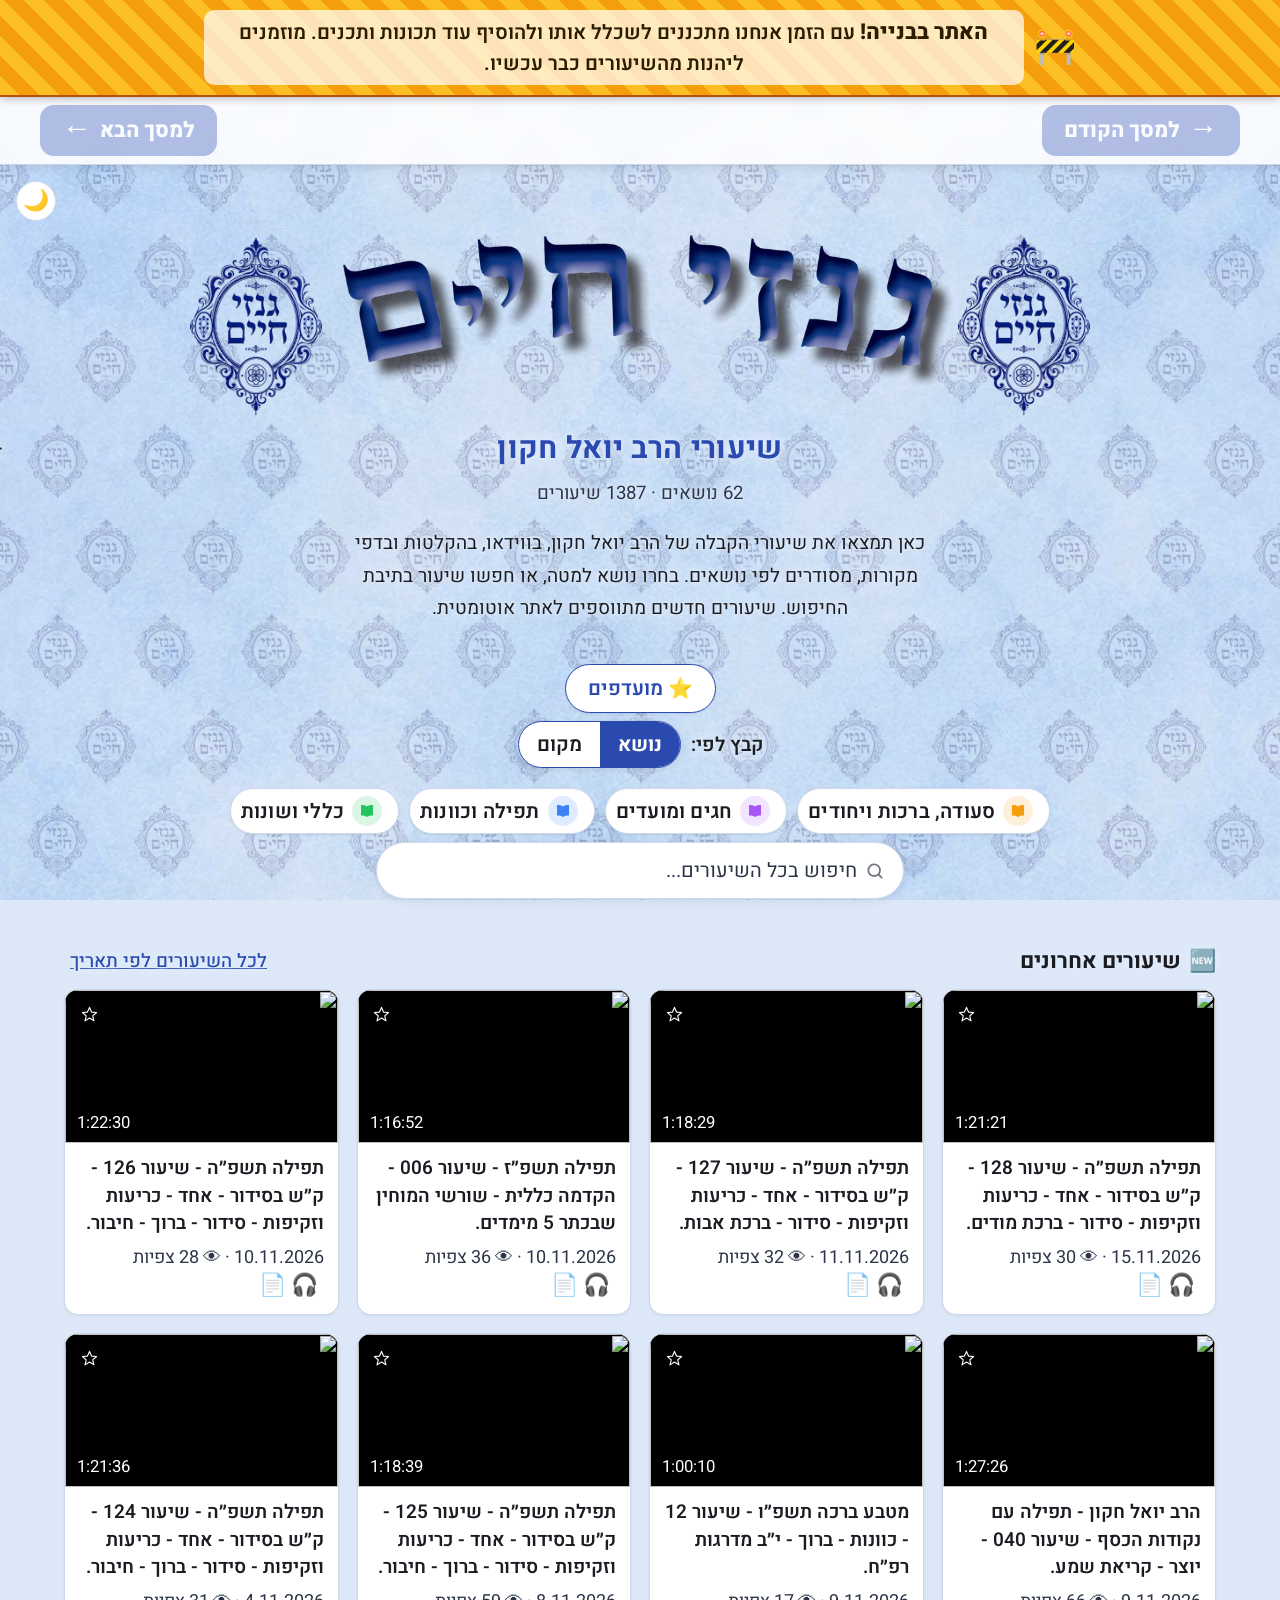
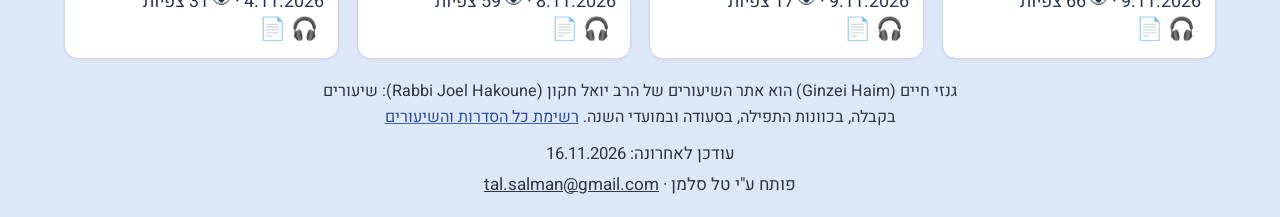
==== index.html @ d99569da "הגדלת טקסט, צפיות לכל שיעור, מונה כניסות וכפתורי ניווט בכל מסך - טקסט גדול יותר בכל האתר (כ-19px במח" ====
<!DOCTYPE html>
<html lang="he" dir="rtl">
<head>
<meta charset="UTF-8">
<meta name="viewport" content="width=device-width, initial-scale=1.0">
<title>גנזי חיים | שיעורי קבלה של הרב יואל חקון</title>
<meta name="description" content="גנזי חיים (Ginzei Haim): כל שיעורי הקבלה של הרב יואל חקון (Rabbi Joel Hakoune). כוונות התפילה, הסעודה, חגים ומועדים, בווידאו, בהקלטות mp3 ובדפי מקורות PDF, עם חיפוש ונגן.">
<link rel="canonical" href="https://ginzei-haim.org/">
<meta property="og:type" content="website">
<meta property="og:site_name" content="גנזי חיים">
<meta property="og:locale" content="he_IL">
<meta property="og:url" content="https://ginzei-haim.org/">
<meta property="og:title" content="גנזי חיים | שיעורי קבלה של הרב יואל חקון">
<meta property="og:description" content="כל השיעורים של הרב יואל חקון: וידאו, הקלטות mp3 ודפי מקורות PDF, מסודרים לפי קבוצות ונושאים.">
<meta property="og:image" content="https://ginzei-haim.org/assets/og.jpg">
<meta property="og:image:width" content="1200">
<meta property="og:image:height" content="630">
<meta name="twitter:card" content="summary_large_image">
<script type="application/ld+json">
{"@context":"https://schema.org","@graph":[
{"@type":"WebSite","@id":"https://ginzei-haim.org/#website","url":"https://ginzei-haim.org/","name":"גנזי חיים","alternateName":["Ginzei Haim","Ginzei Chaim","Guinzei Haim","גנזי חיים - שיעורי הרב יואל חקון"],"inLanguage":"he","publisher":{"@id":"https://ginzei-haim.org/#rabbi"},"about":{"@id":"https://ginzei-haim.org/#rabbi"}},
{"@type":"Person","@id":"https://ginzei-haim.org/#rabbi","name":"הרב יואל חקון","alternateName":["יואל חקון","הרב יואל חקון שליט\"א","Joel Hakoune","Rabbi Joel Hakoune","Rav Yoel Hakoune"],"jobTitle":"רב ומלמד קבלה","knowsAbout":["קבלה","חכמת הקבלה","כוונות התפילה"],"url":"https://ginzei-haim.org/"}
]}
</script>
<link rel="icon" type="image/png" sizes="32x32" href="assets/icon-32.png">
<link rel="icon" type="image/png" sizes="192x192" href="assets/icon-192.png">
<link rel="apple-touch-icon" href="assets/icon-180.png">
<meta name="theme-color" content="#dce8f8" media="(prefers-color-scheme: light)">
<meta name="theme-color" content="#0f1115" media="(prefers-color-scheme: dark)">
<link rel="preconnect" href="https://fonts.googleapis.com">
<link rel="preconnect" href="https://fonts.gstatic.com" crossorigin>
<link rel="stylesheet" href="https://fonts.googleapis.com/css2?family=Heebo:wght@400;500;600;700;800&display=swap">
<script>
  (function(){
    try{
      const saved = localStorage.getItem("rav-yoel-theme");
      const prefersLight = window.matchMedia && !window.matchMedia("(prefers-color-scheme: dark)").matches;
      if(saved === "light" || (!saved && prefersLight)){
        document.documentElement.setAttribute("data-theme", "light");
      }
    } catch(e){}
  })();
</script>
<style>
  :root{
    --bg:#0f1115;
    --bg2:#14161c;
    --card:#181b22;
    --card-hover:#20242e;
    --accent:#3b5bdb;
    --accent2:#8fb0ff;
    --text:#f1f1f3;
    --muted:#c4cad4;
    --border:#262a33;
    --accent2-contrast:#14161c;
    --halo:rgba(9,14,30,.95);
  }
  :root[data-theme="light"]{
    --bg:#dce8f8;
    --bg2:#e8eef7;
    --card:#ffffff;
    --card-hover:#f1f2f5;
    --accent:#1f3a93;
    --accent2:#2a4ab0;
    --text:#1a1c22;
    --muted:#2c3548;
    --border:#cdd8ea;
    --accent2-contrast:#ffffff;
    --halo:rgba(226,236,251,.95);
  }
  *{box-sizing:border-box;}
  /* גודל הטקסט בכל האתר: כל הגדלים מוגדרים ב-rem, ולכן מספיק להגדיל כאן (ברירת המחדל של הדפדפן היא 16px) */
  html{font-size:118.75%;}
  @media (max-width:600px){ html{font-size:112.5%;} }
  button, input, select{font-family:inherit;}
  /* מסגרת ברורה למי שמנווט במקלדת */
  :focus-visible{outline:3px solid var(--accent2); outline-offset:2px;}
  .skip-link{
    position:absolute;
    top:-999px;
    right:8px;
    z-index:10000;
    background:var(--accent);
    color:#fff;
    padding:12px 20px;
    border-radius:8px;
    text-decoration:none;
    font-weight:600;
  }
  .skip-link:focus{
    top:8px;
  }
  @keyframes itemFadeIn{from{opacity:0; transform:translateY(6px);} to{opacity:1; transform:translateY(0);}}
  @media (prefers-reduced-motion: reduce){
    *{
      animation-duration:0.01ms !important;
      animation-iteration-count:1 !important;
      transition-duration:0.01ms !important;
      scroll-behavior:auto !important;
    }
  }
  body{
    margin:0;
    font-family:"Heebo", -apple-system, BlinkMacSystemFont, "SF Pro Text", "Segoe UI", "Helvetica Neue", Arial, sans-serif;
    -webkit-font-smoothing:antialiased;
    background:var(--bg);
    color:var(--text);
    min-height:100vh;
    transition:background .2s ease, color .2s ease;
  }
  /* רקע האתר: נייר צבעי מים + דוגמת סמל "גנזי חיים" (לפי Site bckgnd V3.pdf: נייר ב-85%, דוגמה ב-20%) */
  body::before{
    content:"";
    position:fixed;
    inset:0;
    z-index:-1;
    pointer-events:none;
    background-image:linear-gradient(rgba(9,14,30,.8),rgba(9,14,30,.8)), url("assets/pattern.jpg?v=3"), url("assets/paper.jpg?v=3");
    background-size:auto, 107px 190px, cover;
    background-position:0 0, 0 0, center;
    background-repeat:no-repeat, repeat, no-repeat;
    background-blend-mode:normal, multiply, normal;
  }
  :root[data-theme="light"] body::before{
    background-image:url("assets/pattern.jpg?v=3"), url("assets/paper.jpg?v=3");
    background-size:107px 190px, cover;
    background-position:0 0, center;
    background-repeat:repeat, no-repeat;
    background-blend-mode:multiply, normal;
  }
  /* הילה רכה מאחורי טקסט שיושב ישירות על דוגמת הרקע, לקריאות */
  header p, .intro p, .groupby > span, .section-title, .section-title .see-all{
    text-shadow:0 0 3px var(--halo), 0 0 8px var(--halo), 0 0 16px var(--halo);
  }
  .brand{
    display:flex;
    align-items:center;
    justify-content:space-between;
    gap:4px;
    max-width:900px;
    margin:0 auto 10px;
  }
  .brand-emblem{width:132px; height:auto; flex:none;}
  .brand h1{margin:0; flex:1; min-width:0; display:flex; justify-content:center;}
  /* הכותרת: גדולה יותר, מורמת ומוזזת מעט ימינה כדי לשבת באמצע בין שני הסמלים */
  .brand-title{display:block; width:100%; max-width:610px; height:auto; transform:translate(var(--title-dx, 8px), var(--title-dy, -16px));}
  :root:not([data-theme="light"]) .brand-emblem{filter:invert(1) hue-rotate(180deg) brightness(1.05);}
  :root:not([data-theme="light"]) .brand-title{filter:drop-shadow(0 0 1px rgba(210,225,255,.9)) drop-shadow(0 0 10px rgba(160,190,255,.45));}
  @media (max-width:600px){
    .brand{gap:2px;}
    .brand-emblem{width:64px;}
    .brand-title{--title-dx:5px; --title-dy:-6px;}
  }
  header{
    position:relative;
    padding:72px 24px 20px;
    text-align:center;
  }
  .theme-toggle{
    position:absolute;
    top:16px;
    left:16px;
    width:40px;
    height:40px;
    border-radius:50%;
    border:1px solid var(--border);
    background:var(--card);
    color:var(--text);
    font-size:1.1rem;
    cursor:pointer;
    display:flex;
    align-items:center;
    justify-content:center;
    transition:background .15s ease, transform .15s ease;
  }
  .theme-toggle:hover{background:var(--card-hover); transform:scale(1.06);}
  header h1{
    margin:0 0 10px;
    font-size:2.3rem;
    font-weight:750;
    letter-spacing:-0.02em;
  }
  header h1 .emoji-plain{font-size:1.9rem;}
  header h1 .gradient-text{
    background:linear-gradient(90deg,var(--accent),var(--accent2));
    -webkit-background-clip:text;
    background-clip:text;
    color:transparent;
  }
  header p{color:var(--muted);margin:0; font-size:1.02rem;}
  /* שם הרב: בולט יותר מתחת לכותרת */
  header #siteSubtitle{color:var(--accent2); font-size:clamp(1.25rem, 3.2vw, 1.6rem); font-weight:700; letter-spacing:.01em;}
  @media (max-width:480px){
    header{padding:60px 16px 16px;}
    header h1{font-size:1.5rem;}
    header h1 .emoji-plain{font-size:1.3rem;}
  }
  header p.stats{margin-top:8px;font-size:.98rem;letter-spacing:0;}
  .intro{
    max-width:640px;
    margin:0 auto;
    padding:0 24px;
    text-align:center;
  }
  .intro p{
    color:var(--text);
    font-size:1rem;
    line-height:1.7;
    margin:0;
  }
  .subscribe-btn{
    display:inline-flex;
    align-items:center;
    gap:7px;
    margin-top:14px;
    background:#cc0000;
    border:1px solid #cc0000;
    color:#fff;
    padding:9px 20px;
    border-radius:999px;
    text-decoration:none;
    font-size:1.02rem;
    font-weight:600;
    cursor:pointer;
    transition:background .15s ease, transform .1s ease;
  }
  .subscribe-btn:hover{background:#a30000; transform:translateY(-1px);}
  .continue-row{
    display:flex;
    justify-content:center;
    padding:20px 16px 0;
  }
  .continue-btn{
    display:inline-flex;
    align-items:center;
    gap:8px;
    max-width:100%;
    background:var(--card);
    border:1.5px solid var(--accent);
    color:var(--accent);
    padding:9px 22px;
    border-radius:999px;
    cursor:pointer;
    font-size:1.05rem;
    font-weight:600;
    transition:transform .18s cubic-bezier(.2,.8,.2,1), box-shadow .18s ease, background .15s ease;
    box-shadow:0 1px 3px rgba(0,0,0,.08);
  }
  .continue-btn:hover{background:var(--card-hover); transform:translateY(-2px); box-shadow:0 8px 20px rgba(0,0,0,.12);}
  .continue-btn:active{transform:translateY(0); box-shadow:0 1px 2px rgba(0,0,0,.08);}
  .continue-btn .continue-title{
    max-width:280px;
    overflow:hidden;
    text-overflow:ellipsis;
    white-space:nowrap;
    font-weight:400;
    color:var(--text);
  }
  .fav-row{
    display:flex;
    justify-content:center;
    padding:20px 16px 0;
  }
  .fav-btn-standalone{
    background:var(--card);
    border:1.5px solid var(--accent2);
    color:var(--accent2);
    padding:9px 22px;
    border-radius:999px;
    cursor:pointer;
    font-size:1.05rem;
    font-weight:600;
    transition:transform .18s cubic-bezier(.2,.8,.2,1), box-shadow .18s ease, background .15s ease, color .15s ease;
    box-shadow:0 1px 3px rgba(0,0,0,.08);
  }
  .fav-btn-standalone:hover{background:var(--card-hover); transform:translateY(-2px); box-shadow:0 8px 20px rgba(0,0,0,.12);}
  .fav-btn-standalone:active{transform:translateY(0); box-shadow:0 1px 2px rgba(0,0,0,.08);}
  .fav-btn-standalone.active{
    background:var(--accent2);
    color:var(--accent2-contrast);
    box-shadow:0 4px 14px color-mix(in srgb, var(--accent2) 40%, transparent);
  }
  .categories{
    display:flex;
    flex-wrap:wrap;
    justify-content:center;
    gap:10px;
    max-width:900px;
    margin:0 auto;
    padding:20px 16px 8px;
  }
  .category-chip{
    display:inline-flex;
    flex-direction:row;
    align-items:center;
    gap:8px;
    background:var(--card);
    border:1px solid var(--border);
    border-radius:999px;
    color:var(--text);
    padding:7px 16px 7px 10px;
    cursor:pointer;
    font-size:1.06rem;
    font-weight:600;
    white-space:nowrap;
    letter-spacing:.01em;
    box-shadow:0 1px 3px rgba(0,0,0,.06), 0 1px 2px rgba(0,0,0,.04);
    transition:transform .2s cubic-bezier(.2,.8,.2,1), box-shadow .2s ease, background .15s ease;
    animation:itemFadeIn .35s cubic-bezier(.2,.8,.2,1) both;
  }
  .category-chip .chip-icon{
    display:flex;
    align-items:center;
    justify-content:center;
    width:30px;
    height:30px;
    border-radius:50%;
    flex-shrink:0;
  }
  .category-chip svg{flex-shrink:0; width:18px; height:18px;}
  .category-chip:hover{background:var(--card-hover); transform:translateY(-2px); box-shadow:0 8px 18px rgba(0,0,0,.1);}
  .category-chip:active{transform:translateY(0); box-shadow:0 2px 6px rgba(0,0,0,.08);}
  .category-chip.closed{border-style:dashed; color:var(--muted);}
  .category-chip.closed .chip-icon{filter:grayscale(.7); opacity:.75;}
  .chip-closed{font-size:.82rem; font-weight:600; padding:1px 7px; border-radius:999px; background:color-mix(in srgb, var(--muted) 18%, transparent); color:var(--muted);}
  .category-chip.active{
    border-color:var(--accent2);
    box-shadow:0 0 0 2px color-mix(in srgb, var(--accent2) 25%, transparent), 0 10px 22px rgba(0,0,0,.1);
  }
  .category-header{
    display:flex;
    flex-direction:column;
    align-items:center;
    gap:12px;
    max-width:900px;
    margin:0 auto;
    padding:18px 16px 4px;
  }
  .back-to-categories{
    align-self:flex-start;
    background:var(--card);
    border:2px solid var(--accent2);
    color:var(--accent2);
    padding:9px 20px;
    border-radius:999px;
    cursor:pointer;
    font-size:1rem;
    font-weight:700;
    font-family:inherit;
    box-shadow:0 2px 8px rgba(0,0,0,.12);
    transition:background .15s ease, color .15s ease;
  }
  .back-to-categories:hover{background:var(--accent2); color:var(--accent2-contrast);}
  .category-header-label{
    font-weight:800;
    color:var(--text);
    font-size:clamp(1.6rem, 4.5vw, 2.3rem);
    line-height:1.2;
    text-align:center;
    margin:0;
    padding:6px 22px 10px;
    background:color-mix(in srgb, var(--card) 82%, transparent);
    border-radius:16px;
    border-bottom:4px solid var(--accent2);
    box-shadow:0 4px 16px rgba(0,0,0,.1);
  }
  .tabs{
    display:grid;
    grid-template-columns:repeat(auto-fill,minmax(250px,1fr));
    gap:10px;
    max-width:1200px;
    margin:0 auto;
    padding:14px 16px;
  }
  .tabs.view-rows{grid-template-columns:1fr; max-width:760px;}
  .tab-main{display:flex; flex-direction:column; gap:5px; min-width:0; flex:1;}
  .tab-main .tab-name{font-weight:600; line-height:1.35;}
  .tab-meta{font-size:.9rem; color:var(--muted); display:flex; gap:6px; flex-wrap:wrap; align-items:center;}
  .tab.active .tab-name,.tab.active .tab-meta{color:#fff;}
  .tab.active .tab-place{background:rgba(255,255,255,.25); color:#fff;}
  .tab-place{background:color-mix(in srgb, var(--accent2) 16%, transparent); color:var(--accent2); padding:1px 8px; border-radius:999px; font-size:.85rem; font-weight:600;}
  .pl-bar, .groupby{display:flex; gap:10px; align-items:center; justify-content:center; flex-wrap:wrap; max-width:1200px; margin:0 auto; padding:8px 16px 0; font-size:1.02rem; color:var(--muted);}
  .seg{display:inline-flex; border:1.5px solid var(--accent2); border-radius:999px; overflow:hidden; background:var(--card); box-shadow:0 2px 6px rgba(0,0,0,.08);}
  .seg button{border:none; background:transparent; color:var(--text); padding:8px 18px; font-size:1.05rem; font-weight:600; cursor:pointer; font-family:inherit;}
  .seg button:not(.active):hover{background:var(--card-hover);}
  .seg button.active{background:var(--accent2); color:var(--accent2-contrast); font-weight:700;}
  .pl-bar select{background:var(--card); color:var(--text); border:1.5px solid var(--accent2); border-radius:10px; padding:7px 10px; font-family:inherit; font-size:1rem;}
  .tab{
    display:flex;
    align-items:center;
    justify-content:space-between;
    gap:12px;
    background:var(--card);
    border:1px solid var(--border);
    color:var(--text);
    padding:15px 18px;
    border-radius:14px;
    cursor:pointer;
    font-size:1.05rem;
    text-align:right;
    transition:transform .15s cubic-bezier(.2,.8,.2,1), box-shadow .15s ease, background .15s ease;
    box-shadow:0 1px 2px rgba(0,0,0,.05);
    animation:itemFadeIn .3s cubic-bezier(.2,.8,.2,1) both;
  }
  .tab-name{flex:1;}
  .tab-count{
    background:var(--bg2);
    color:var(--muted);
    font-size:.92rem;
    font-weight:600;
    padding:3px 11px;
    border-radius:999px;
    flex-shrink:0;
  }
  .tab:hover{background:var(--card-hover); transform:translateY(-1px); box-shadow:0 6px 16px rgba(0,0,0,.1);}
  .tab:active{transform:translateY(0); box-shadow:0 1px 2px rgba(0,0,0,.06);}
  .tab.active{
    background:var(--accent);
    border-color:var(--accent);
    font-weight:600;
    box-shadow:0 0 0 3px color-mix(in srgb, var(--accent2) 45%, transparent), 0 6px 18px color-mix(in srgb, var(--accent) 40%, transparent);
  }
  /* "כל השיעורים בקבוצה": כרטיס בולט גם כשאינו נבחר */
  .tab.tab-all{border:2px solid var(--accent2); background:color-mix(in srgb, var(--accent2) 12%, var(--card));}
  .tab.tab-all .tab-name{font-size:1.1rem; font-weight:800; color:var(--accent2);}
  .tab.tab-all.active{background:var(--accent); border-color:var(--accent2);}
  .tab.tab-all.active .tab-name{color:#fff;}
  .tab.active .tab-count{background:rgba(255,255,255,.25); color:#fff;}
  .tab.active:hover{transform:translateY(-1px);}
  .tab.active:active{transform:translateY(0);}
  .search-bar{
    position:relative;
    max-width:560px;
    margin:0 auto 14px;
    padding:0 16px;
  }
  .search-bar input{
    width:100%;
    padding:13px 46px 13px 16px;
    border-radius:999px;
    border:1.5px solid var(--border);
    background:var(--card) url("data:image/svg+xml,%3Csvg xmlns='http://www.w3.org/2000/svg' viewBox='0 0 24 24' fill='none' stroke='%23778' stroke-width='2.2' stroke-linecap='round'%3E%3Ccircle cx='11' cy='11' r='7'/%3E%3Cpath d='m20 20-3.5-3.5'/%3E%3C/svg%3E") no-repeat right 18px center / 20px;
    color:var(--text);
    font-size:1.05rem;
    font-family:inherit;
    box-shadow:0 2px 8px rgba(0,0,0,.08);
    transition:border-color .15s ease, box-shadow .15s ease;
  }
  .search-bar input:focus{outline:none; border-color:var(--accent2); box-shadow:0 0 0 3px color-mix(in srgb, var(--accent2) 30%, transparent);}
  .search-bar input::placeholder{color:var(--muted);}
  .sort-bar{
    max-width:560px;
    margin:0 auto 24px;
    padding:0 16px;
    display:flex;
    flex-wrap:wrap;
    align-items:center;
    justify-content:center;
    gap:8px;
  }
  .sort-bar label{
    color:var(--muted);
    font-size:.98rem;
  }
  .sort-bar select{
    padding:8px 12px;
    border-radius:8px;
    border:1px solid var(--border);
    background:var(--card);
    color:var(--text);
    font-size:1.02rem;
    cursor:pointer;
  }
  .view-toggle{
    display:flex;
    gap:4px;
    margin-inline-start:6px;
  }
  .view-btn{
    width:34px;
    height:34px;
    display:flex;
    align-items:center;
    justify-content:center;
    border-radius:8px;
    border:1px solid var(--border);
    background:var(--card);
    color:var(--muted);
    font-size:1rem;
    cursor:pointer;
    transition:background .15s ease, color .15s ease;
  }
  .view-btn:hover{background:var(--card-hover);}
  .view-btn.active{
    background:var(--accent);
    border-color:var(--accent);
    color:#fff;
  }
  .shuffle-btn{
    margin-inline-start:6px;
    padding:8px 14px;
    border-radius:999px;
    border:1px solid var(--border);
    background:var(--card);
    color:var(--text);
    font-size:.98rem;
    cursor:pointer;
    white-space:nowrap;
    transition:background .15s ease, transform .1s ease;
  }
  .shuffle-btn:hover{background:var(--card-hover); transform:translateY(-1px);}
  .shuffle-btn:active{transform:scale(.96);}
  .grid.view-list{
    display:flex;
    flex-direction:column;
    gap:10px;
    max-width:820px;
  }
  .grid.view-list .song-card{
    display:flex;
    flex-direction:row;
    align-items:center;
  }
  .grid.view-list .song-card:hover{
    transform:none;
  }
  .grid.view-list .thumb-wrap{
    width:150px;
    flex-shrink:0;
    aspect-ratio:16/9;
  }
  .grid.view-list .song-info{
    flex:1;
    min-width:0;
    padding:10px 14px;
  }
  .grid.view-list .song-info h3{
    display:-webkit-box;
    -webkit-line-clamp:2;
    -webkit-box-orient:vertical;
    overflow:hidden;
  }
  .playlist-title{
    text-align:center;
    color:var(--muted);
    font-size:1.05rem;
    font-weight:400;
    margin:0 0 4px;
  }
  .playlist-description{
    text-align:center;
    color:var(--muted);
    font-size:.98rem;
    max-width:600px;
    margin:0 auto 18px;
    line-height:1.5;
  }
  .grid{
    display:grid;
    grid-template-columns:repeat(auto-fill,minmax(240px,1fr));
    gap:18px;
    padding:0 24px 60px;
    max-width:1200px;
    margin:0 auto;
  }
  .load-more-btn{
    grid-column:1 / -1;
    justify-self:center;
    margin-top:8px;
    padding:10px 24px;
    border-radius:999px;
    border:1px solid var(--border);
    background:var(--card);
    color:var(--text);
    font-size:1.05rem;
    cursor:pointer;
    transition:background .15s ease, transform .15s ease;
  }
  .load-more-btn:hover{background:var(--card-hover); transform:scale(1.03);}
  .song-card{
    background:var(--card);
    border:1px solid var(--border);
    border-radius:14px;
    overflow:hidden;
    cursor:pointer;
    box-shadow:0 1px 3px rgba(0,0,0,.06);
    transition:transform .18s cubic-bezier(.2,.8,.2,1), box-shadow .18s ease, background .15s ease;
    animation:itemFadeIn .3s cubic-bezier(.2,.8,.2,1) both;
  }
  .song-card:hover{
    transform:translateY(-4px);
    background:var(--card-hover);
    box-shadow:0 14px 28px rgba(0,0,0,.16);
  }
  .thumb-wrap{
    position:relative;
    width:100%;
    aspect-ratio:16/9;
    background:#000;
  }
  .thumb-wrap img{
    width:100%;
    height:100%;
    object-fit:cover;
    display:block;
  }
  .play-badge{
    position:absolute;
    inset:0;
    display:flex;
    align-items:center;
    justify-content:center;
    background:rgba(0,0,0,0.15);
    opacity:0;
    transition:opacity .15s ease;
  }
  .song-card:hover .play-badge{opacity:1;}
  .play-badge svg{width:52px;height:52px;filter:drop-shadow(0 2px 6px rgba(0,0,0,.6));}
  .duration{
    position:absolute;
    bottom:6px;
    left:6px;
    background:rgba(0,0,0,0.8);
    color:#fff;
    font-size:.88rem;
    padding:2px 6px;
    border-radius:4px;
  }
  .duration.live-badge{background:#c81e1e; font-weight:700;}
  .fav-btn{
    position:absolute;
    top:8px;
    left:8px;
    width:32px;
    height:32px;
    background:rgba(0,0,0,0.55);
    border:none;
    border-radius:50%;
    display:flex;
    align-items:center;
    justify-content:center;
    cursor:pointer;
    z-index:2;
    transition:background .15s ease, transform .1s ease;
  }
  .fav-btn:hover{background:rgba(0,0,0,0.75); transform:scale(1.08);}
  .fav-btn svg{width:17px;height:17px;}
  .fav-btn svg path{fill:none;stroke:#fff;stroke-width:1.6;stroke-linejoin:round;}
  .fav-btn.active svg path{fill:var(--accent2);stroke:var(--accent2);}
  .song-info{padding:12px 14px 16px;}
  .song-card{display:flex; flex-direction:column;}
  .song-info{flex:1; display:flex; flex-direction:column; justify-content:space-between; gap:6px;}
  .song-info h3{
    margin:0;
    font-size:1rem;
    line-height:1.45;
    font-weight:600;
    display:-webkit-box;
    -webkit-line-clamp:3;
    -webkit-box-orient:vertical;
    overflow:hidden;
  }
  .song-info p{
    margin:0;
    color:var(--muted);
    font-size:.95rem;
  }
  .empty{
    text-align:center;
    color:var(--muted);
    padding:60px 16px;
  }
  /* Modal */
  .modal-overlay{
    display:none;
    position:fixed;
    inset:0;
    background:rgba(0,0,0,0.8);
    align-items:center;
    justify-content:center;
    z-index:1000;
    padding:20px;
  }
  .modal-overlay.open{display:flex; animation:overlayFadeIn .18s ease;}
  .modal-overlay.open .modal-box{animation:modalPopIn .22s cubic-bezier(.2,.8,.2,1);}
  @keyframes overlayFadeIn{from{opacity:0;} to{opacity:1;}}
  @keyframes modalPopIn{from{opacity:0; transform:scale(.96) translateY(8px);} to{opacity:1; transform:scale(1) translateY(0);}}
  .modal-box{
    width:100%;
    max-width:800px;
    background:var(--card);
    border-radius:14px;
    overflow:hidden;
    border:1px solid var(--border);
  }
  .modal-header{
    display:flex;
    justify-content:space-between;
    align-items:center;
    padding:14px 18px;
  }
  .modal-header h3{margin:0;font-size:1.1rem;}
  .modal-close{
    width:40px;
    height:40px;
    flex-shrink:0;
    display:flex;
    align-items:center;
    justify-content:center;
    background:none;
    border:none;
    border-radius:50%;
    color:var(--muted);
    font-size:1.4rem;
    cursor:pointer;
    line-height:1;
    transition:background .15s ease, color .15s ease;
  }
  .modal-close:hover{background:var(--card-hover); color:var(--text);}
  .video-frame-wrap{
    position:relative;
    width:100%;
    aspect-ratio:16/9;
    background:#000;
  }
  .video-frame-wrap iframe{
    position:absolute;
    inset:0;
    width:100%;
    height:100%;
    border:0;
  }
  .modal-footer{
    padding:14px 18px 18px;
  }
  .modal-footer a{
    color:var(--accent2);
    text-decoration:none;
    font-size:1.02rem;
  }
  .modal-footer a:hover{text-decoration:underline;}
  .media-row{display:flex; flex-wrap:wrap; align-items:center; gap:10px; padding:2px 0 10px;}
  .media-row[hidden]{display:none;}
  .media-row [hidden]{display:none !important;}
  .media-row audio{flex:1 1 240px; min-width:200px; height:44px;}
  #mediaPdfs{display:contents;}
  .media-row a{display:inline-flex; align-items:center; gap:8px; min-height:44px; border:1.5px solid var(--accent2); color:var(--accent2); background:var(--card); padding:8px 18px; border-radius:999px; text-decoration:none; font-size:1rem; font-weight:600;}
  .media-row a:hover{background:var(--accent2); color:var(--accent2-contrast); text-decoration:none;}
  .media-row a .mi{font-size:1.45rem; line-height:1;}
  .audio-thumb{position:absolute; inset:0; display:flex; flex-direction:column; align-items:center; justify-content:center; gap:4px; font-size:2.2rem; background:linear-gradient(135deg,#1e3a5f,#3b5b8c); color:#fff;}
  .audio-thumb span{font-size:.92rem; opacity:.85;}
  .video-frame-wrap.audio-only{display:none;}
  .media-badges{margin-inline-start:6px; font-size:1.15rem; line-height:1; vertical-align:-2px; white-space:nowrap;}
  .modal-links{
    display:flex;
    align-items:center;
    justify-content:space-between;
    flex-wrap:wrap;
    gap:10px;
  }
  .copy-link-btn{
    background:none;
    border:1px solid var(--border);
    color:var(--muted);
    padding:6px 14px;
    border-radius:999px;
    cursor:pointer;
    font-size:.98rem;
    transition:background .15s ease, color .15s ease;
  }
  .copy-link-btn:hover{background:var(--card-hover); color:var(--text);}
  .copy-link-btn.copied{color:var(--accent2); border-color:var(--accent2);}
  .modal-share-btns{
    display:flex;
    align-items:center;
    gap:8px;
    flex-wrap:wrap;
  }
  .whatsapp-btn{
    display:inline-flex;
    align-items:center;
    gap:6px;
    background:#0d7d70;
    border:1px solid #0d7d70;
    color:#fff;
    padding:6px 14px;
    border-radius:999px;
    cursor:pointer;
    font-size:.98rem;
    font-weight:600;
    text-decoration:none;
    transition:background .15s ease, transform .1s ease;
  }
  .whatsapp-btn:hover{background:#0a5c53; transform:translateY(-1px);}
  .kbd-hint{
    margin:10px 0 0;
    color:var(--muted);
    font-size:.88rem;
  }
  .modal-nav{
    display:flex;
    align-items:center;
    justify-content:space-between;
    gap:10px;
    margin-bottom:12px;
  }
  .nav-btn{
    background:var(--card);
    border:1.5px solid var(--accent2);
    color:var(--accent2);
    padding:10px 20px;
    min-height:50px;
    border-radius:12px;
    cursor:pointer;
    font-size:1.1rem;
    font-weight:800;
    font-family:inherit;
  }
  .nav-btn:hover{background:var(--accent2); color:var(--accent2-contrast);}
  .nav-btn:disabled{opacity:0.4;cursor:default;}
  .nav-btn:disabled:hover{background:var(--card); color:var(--accent2);}
  .autoplay-status{
    color:var(--muted);
    font-size:.95rem;
    flex:1;
    text-align:center;
  }
  footer{
    text-align:center;
    color:var(--muted);
    font-size:.92rem;
    padding:20px;
  }
  footer .credit{
    margin-top:6px;
    font-size:.9rem;
  }
  footer .credit a{
    color:var(--muted);
    text-decoration:underline;
  }
  footer .credit a:hover{color:var(--text);}
  footer .about{
    max-width:640px;
    margin:0 auto 10px;
    font-size:0.85rem;
    line-height:1.6;
    text-shadow:0 0 3px var(--halo), 0 0 8px var(--halo);
  }
  footer .about a{color:var(--accent2);}


  /* ---- באנר "האתר בבנייה" ---- */
  .construction-banner{
    position:relative; z-index:900;
    display:flex; align-items:center; justify-content:center; gap:10px;
    padding:10px 18px; text-align:center; font-weight:600; font-size:1.05rem; line-height:1.5;
    color:#2b1d00; background:repeating-linear-gradient(45deg,#fbbf24 0 14px,#f59e0b 14px 28px);
    border-bottom:2px solid #b45309; box-shadow:0 2px 8px rgba(0,0,0,.25);
  }
  .construction-banner .cb-icon{font-size:1.8rem;}
  .construction-banner span.cb-text{background:rgba(255,255,255,.7); padding:6px 16px; border-radius:10px; max-width:820px;}
  .construction-banner strong{font-size:1.15rem; font-weight:800;}
  @media (max-width:600px){.construction-banner{font-size:1.04rem; padding:8px 10px;} .construction-banner strong{font-size:1rem;} .construction-banner .cb-icon{font-size:1.7rem;}}
  
  /* ---- תוספות לאתר השיעורים ---- */
  .recent-section{max-width:1200px; margin:0 auto; padding:8px 24px 0;}
  .section-title{font-size:1.15rem; margin:24px 0 12px; color:var(--text); display:flex; align-items:center; gap:8px;}
  .section-title .see-all{margin-inline-start:auto; font-size:.98rem; font-weight:500; background:none; border:none; color:var(--accent2); cursor:pointer; text-decoration:underline; font-family:inherit;}
  .recent-section .grid{padding:0;}
  .song-info .meta{display:flex; gap:8px; flex-wrap:wrap;}
  .new-badge{position:absolute; top:8px; right:8px; background:var(--accent2); color:var(--accent2-contrast); font-size:.85rem; font-weight:700; padding:2px 8px; border-radius:999px;}
  .empty-state{max-width:560px; margin:40px auto; text-align:center; color:var(--muted); line-height:1.8; padding:0 24px;}
  .updated-line{ font-size:.88rem;}
  @media (hover:none){.kbd-hint{display:none;}}
  /* בנייד: כרטיס שיעור בשורה (תמונה קטנה בצד), כדי לראות יותר שיעורים בלי לגלול הרבה */
  @media (max-width:560px){
    .grid{gap:10px; padding:0 12px 40px;}
    .grid .song-card{flex-direction:row; align-items:stretch;}
    .grid .song-card:hover{transform:none;}
    .grid .thumb-wrap{width:42%; flex-shrink:0; aspect-ratio:16/9; align-self:center;}
    .grid .song-info{padding:8px 12px; min-width:0;}
    .grid .song-info h3{font-size:1.05rem; line-height:1.4;}
    .grid .fav-btn{width:28px; height:28px; top:5px; left:5px;}
    .grid .new-badge{top:5px; right:5px;}
    .grid .duration{bottom:4px; left:4px;}
    .recent-section{padding:8px 12px 0;}
    .recent-section .grid{padding:0;}
    .audio-thumb{font-size:1.6rem;}
  }
  /* ---- סרגל ניווט קבוע: למסך הקודם / לדף הבית / למסך הבא ---- */
  .screen-nav{
    position:sticky; top:0; z-index:60;
    display:flex; align-items:center; justify-content:space-between; gap:10px;
    padding:8px max(12px, calc((100% - 1200px) / 2));
    background:color-mix(in srgb, var(--card) 88%, transparent);
    -webkit-backdrop-filter:blur(8px); backdrop-filter:blur(8px);
    border-bottom:1px solid var(--border);
    box-shadow:0 2px 10px rgba(0,0,0,.12);
  }
  .sn-btn{
    display:inline-flex; align-items:center; justify-content:center; gap:8px;
    min-height:50px; min-width:120px; padding:8px 20px;
    border-radius:14px; border:2px solid var(--accent2);
    background:var(--accent2); color:var(--accent2-contrast);
    font-size:1.12rem; font-weight:800; cursor:pointer; font-family:inherit;
    box-shadow:0 2px 6px rgba(0,0,0,.18);
    transition:transform .12s ease, opacity .15s ease;
  }
  .sn-btn .sn-arrow{font-size:1.4em; line-height:1;}
  .sn-btn:hover:not(:disabled){transform:translateY(-1px);}
  .sn-btn:disabled{opacity:.35; cursor:default; box-shadow:none;}
  .sn-btn.sn-home{background:var(--card); color:var(--accent2);}
  .sn-btn.sn-home[hidden]{display:inline-flex; visibility:hidden;}
  @media (max-width:600px){
    .screen-nav{gap:6px; padding:6px 10px;}
    .sn-btn{min-width:0; flex:1; min-height:48px; padding:6px 8px; font-size:1rem; gap:5px;}
    .sn-btn .sn-long{display:none;}
  }
  /* כפתור חזרה בולט בחלון הנגן */
  .modal-back{
    display:inline-flex; align-items:center; gap:8px; flex-shrink:0;
    min-height:46px; padding:6px 16px; border-radius:12px;
    border:2px solid var(--accent2); background:var(--accent2); color:var(--accent2-contrast);
    font-size:1.02rem; font-weight:800; cursor:pointer; font-family:inherit;
  }
  .modal-back .sn-arrow{font-size:1.3em; line-height:1;}
  .modal-header{gap:12px;}
  .nav-btn, .autoplay-status{white-space:nowrap;}
  @media (max-width:600px){
    .modal-nav{gap:6px;}
    .nav-btn{flex:1; min-width:0; padding:8px 6px; font-size:1rem;}
    .autoplay-status{flex:none; font-size:.85rem;}
    .modal-back{padding:6px 12px;}
    .modal-header{padding:12px 12px;}
    .modal-footer{padding:12px 12px 16px;}
  }
  .modal-header h3{flex:1; min-width:0;}
  /* צפיות ביוטיוב בכרטיס השיעור */
  .views{white-space:nowrap;}
  /* תוויות קטנות (קבץ לפי, מיון): כהות ומודגשות לקריאות */
  .groupby > span, .pl-bar label, .sort-bar label{color:var(--text); font-weight:600;}
</style>
</head>
<body>

<div class="construction-banner" role="status">
  <span class="cb-icon" aria-hidden="true">🚧</span>
  <span class="cb-text"><strong>האתר בבנייה!</strong> עם הזמן אנחנו מתכננים לשכלל אותו ולהוסיף עוד תכונות ותכנים. מוזמנים ליהנות מהשיעורים כבר עכשיו.</span>
</div>

<a class="skip-link" href="#main-content">דלג לתוכן הראשי</a>

<nav class="screen-nav" aria-label="ניווט בין מסכים">
  <button type="button" id="navBack" class="sn-btn" title="חזרה למסך הקודם"><span class="sn-arrow" aria-hidden="true">→</span> <span><span class="sn-long">למסך </span>הקודם</span></button>
  <button type="button" id="navHome" class="sn-btn sn-home" title="לדף הבית"><span aria-hidden="true">🏠</span> דף הבית</button>
  <button type="button" id="navFwd" class="sn-btn" title="קדימה למסך הבא"><span><span class="sn-long">למסך </span>הבא</span> <span class="sn-arrow" aria-hidden="true">←</span></button>
</nav>

<header>
  <button id="themeToggle" class="theme-toggle" title="החלף מצב תצוגה"></button>
  <div class="brand">
    <img class="brand-emblem" src="assets/emblem.webp?v=3" alt="" aria-hidden="true" width="300" height="408">
    <h1 id="siteTitle"><img class="brand-title" src="assets/title.webp?v=3" alt="גנזי חיים" width="900" height="224"></h1>
    <img class="brand-emblem" src="assets/emblem.webp?v=3" alt="" aria-hidden="true" width="300" height="408">
  </div>
  <p id="siteSubtitle">שיעורי הרב יואל חקון</p>
  <p class="stats" id="statsLine"></p>
</header>

<main id="main-content" tabindex="-1">

<div class="intro">
  <p>
    כאן תמצאו את שיעורי הקבלה של הרב יואל חקון, בווידאו, בהקלטות ובדפי מקורות, מסודרים לפי נושאים.
    בחרו נושא למטה, או חפשו שיעור בתיבת החיפוש. שיעורים חדשים מתווספים לאתר אוטומטית.
  </p>
</div>

<div class="continue-row" id="continueRow"></div>

<div class="fav-row" id="favRow"></div>
<div class="groupby" id="groupBy" role="group" aria-label="קיבוץ השיעורים">
  <span>קבץ לפי:</span>
  <div class="seg">
    <button type="button" id="gbTopic" class="active">נושא</button>
    <button type="button" id="gbPlace">מקום</button>
  </div>
</div>
<div class="categories" id="categories"></div>

<div class="search-bar">
  <input type="search" id="search" aria-label="חיפוש בכל השיעורים" placeholder="חיפוש בכל השיעורים...">
</div>

<section class="recent-section" id="recentSection" style="display:none" aria-labelledby="recentTitle">
  <h2 class="section-title" id="recentTitle"><span aria-hidden="true">🆕</span> שיעורים אחרונים <button type="button" class="see-all" id="recentAll">לכל השיעורים לפי תאריך</button></h2>
  <div class="grid" id="recentGrid"></div>
</section>

<div class="category-header" id="categoryHeader" style="display:none">
  <button id="backToCategories" class="back-to-categories" type="button"><span aria-hidden="true">→</span> כל הנושאים</button>
  <h2 class="category-header-label" id="categoryHeaderLabel"></h2>
</div>
<div class="pl-bar" id="plBar" style="display:none">
  <label for="plSort">מיון הפלייליסטים:</label>
  <select id="plSort">
    <option value="default">לפי סדר האתר</option>
    <option value="name">לפי א-ב</option>
    <option value="count">הכי הרבה שיעורים</option>
    <option value="latest">עודכן לאחרונה</option>
  </select>
  <div class="seg" role="group" aria-label="תצוגת הפלייליסטים">
    <button type="button" id="plCols" class="active" title="טורים">▦ טורים</button>
    <button type="button" id="plRows" title="שורות">☰ שורות</button>
  </div>
</div>
<div class="tabs" id="tabs" style="display:none" aria-live="polite"></div>

<h2 class="playlist-title" id="playlistTitle" style="display:none" aria-live="polite"></h2>
<div class="playlist-description" id="playlistDescription" style="display:none"></div>

<div class="sort-bar" id="sortBar" style="display:none">
  <label for="sortSelect">מיון:</label>
  <select id="sortSelect" autocomplete="off">
    <option value="default">לפי סדר הפלייליסט</option>
    <option value="date-desc" selected>מהחדש לישן</option>
    <option value="date-asc">מהישן לחדש</option>
    <option value="number-asc">לפי מספר שיעור (עולה)</option>
    <option value="number-desc">לפי מספר שיעור (יורד)</option>
    <option value="views-desc">הכי נצפים</option>
    <option value="title-asc">לפי א-ב</option>
    <option value="duration-asc">לפי אורך (מהקצר לארוך)</option>
    <option value="duration-desc">לפי אורך (מהארוך לקצר)</option>
  </select>
  <div class="view-toggle">
    <button id="viewGridBtn" class="view-btn" title="תצוגת רשת" aria-label="תצוגת רשת">▦</button>
    <button id="viewListBtn" class="view-btn" title="תצוגת רשימה" aria-label="תצוגת רשימה">☰</button>
  </div>
  <button id="shuffleBtn" class="shuffle-btn" type="button" title="נגן שיעור אקראי"><span aria-hidden="true">🎲</span> שיעור אקראי</button>
</div>

<div class="grid" id="grid" style="display:none"></div>

<div class="empty-state" id="emptyState" style="display:none">
  <p><strong>השיעורים יופיעו כאן אחרי הסנכרון הראשון עם ערוץ היוטיוב.</strong></p>
  <p>הסנכרון רץ אוטומטית פעם ביום (ראו README).</p>
</div>

</main>

<footer>
  <p class="about">גנזי חיים (Ginzei Haim) הוא אתר השיעורים של הרב יואל חקון (Rabbi Joel Hakoune): שיעורים בקבלה, בכוונות התפילה, בסעודה ובמועדי השנה. <a href="lessons/">רשימת כל הסדרות והשיעורים</a></p>
  <div class="credit"><span id="updatedLine" class="updated-line"></span> <span id="visitsLine" class="updated-line"></span></div>
  <div class="credit">פותח ע"י טל סלמן · <a href="mailto:tal.salman@gmail.com">tal.salman@gmail.com</a></div>
</footer>

<div class="modal-overlay" id="modalOverlay">
  <div class="modal-box" role="dialog" aria-modal="true" aria-labelledby="modalTitle">
    <div class="modal-header">
      <button type="button" class="modal-back" id="modalBack" title="סגירת הנגן וחזרה למסך הקודם"><span class="sn-arrow" aria-hidden="true">→</span> חזרה</button>
      <h3 id="modalTitle"></h3>
      <button class="modal-close" id="modalClose" aria-label="סגור">&times;</button>
    </div>
    <div class="video-frame-wrap">
      <div id="modalFrame"></div>
    </div>
    <div class="modal-footer">
      <div class="modal-nav">
        <button id="prevBtn" class="nav-btn" title="השיעור הקודם ברשימה"><span aria-hidden="true">⏭</span> שיעור קודם</button>
        <span id="autoplayStatus" class="autoplay-status" aria-live="polite"></span>
        <button id="nextBtn" class="nav-btn" title="השיעור הבא ברשימה">שיעור הבא <span aria-hidden="true">⏮</span></button>
      </div>
      <div class="media-row" id="mediaRow" hidden>
        <audio id="mediaAudio" controls preload="none"></audio>
        <a id="mediaDownload" hidden><span class="mi" aria-hidden="true">⬇</span> הורדת mp3</a>
        <span id="mediaPdfs"></span>
      </div>
      <div class="modal-links">
        <a id="modalLink" href="#" target="_blank" rel="noopener">פתח ביוטיוב <span aria-hidden="true">↗</span></a>
        <div class="modal-share-btns">
          <button id="copyLinkBtn" class="copy-link-btn" type="button"><span aria-hidden="true">🔗</span> העתק קישור לשיעור</button>
          <a id="whatsappBtn" class="whatsapp-btn" href="#" target="_blank" rel="noopener">
            <svg aria-hidden="true" width="16" height="16" viewBox="0 0 24 24" fill="currentColor"><path d="M12.04 2C6.58 2 2.13 6.45 2.13 11.91c0 1.75.46 3.45 1.32 4.95L2.05 22l5.25-1.38a9.9 9.9 0 0 0 4.74 1.21h.005c5.46 0 9.91-4.45 9.91-9.91 0-2.65-1.03-5.14-2.9-7.01A9.87 9.87 0 0 0 12.04 2m0 1.67a8.2 8.2 0 0 1 5.83 2.42 8.19 8.19 0 0 1 2.41 5.82c0 4.55-3.7 8.25-8.25 8.25a8.2 8.2 0 0 1-4.19-1.15l-.3-.18-3.12.82.83-3.04-.2-.31a8.18 8.18 0 0 1-1.26-4.38c0-4.55 3.7-8.25 8.25-8.25M8.53 6.65c-.16 0-.43.06-.66.31s-.87.85-.87 2.07.89 2.4 1.01 2.57 1.75 2.8 4.32 3.93c2.14.94 2.58.75 3.04.71.46-.04 1.5-.61 1.71-1.2.21-.59.21-1.09.15-1.2s-.24-.17-.5-.3-1.5-.74-1.74-.82c-.23-.09-.4-.13-.58.13-.16.26-.65.82-.8 1-.15.17-.29.19-.55.06-.26-.13-1.08-.4-2.06-1.27-.76-.68-1.27-1.51-1.42-1.77-.15-.26-.02-.4.11-.53.11-.11.26-.29.38-.44.13-.15.17-.26.26-.43.09-.17.04-.32-.02-.45s-.58-1.4-.79-1.91c-.21-.5-.42-.43-.58-.44l-.5-.01"/></svg>
            שתף בוואטסאפ
          </a>
        </div>
      </div>
      <p class="kbd-hint">קיצורי מקלדת: Space להשהיה/נגינה · ← → למעבר בין שיעורים · Esc לסגירה · המסך לא ייכבה בזמן ניגון</p>
    </div>
  </div>
</div>

<script src="data/lessons.js"></script>
<script src="data/media.js"></script>
<script>
// ---- נתונים ----
// data/lessons.js נוצר אוטומטית ע"י scripts/sync.mjs (GitHub Action יומי).
const DATA = window.LESSONS_DATA || { categories: [], playlists: [], uploads: [], videos: {} };
// קבצי שמע ו-PDF (data/media.js, נוצר ע"י scripts/media-import.mjs). אין קבצים = הכפתורים לא מופיעים.
const MEDIA = window.MEDIA_DATA || { base: "", files: {} };
// הקלטות שמע בלבד (בלי סרטון) נכנסות לרשימה כשיעורים רגילים, עם מזהה שמתחיל ב-a
const EXTRA = MEDIA.base && MEDIA.extra ? MEDIA.extra : { videos: {}, playlists: [] };
const VIDEOS = { ...(DATA.videos || {}), ...EXTRA.videos };
// קובץ תקין = מחרוזת לא ריקה. רשומה בלי שמע ובלי PDF תקינים נחשבת כאילו אין קבצים (אחרת הכפתור מוריד את דף האתר עצמו)
const validKey = (k) => typeof k === "string" && k.trim() !== "" && !k.endsWith("/");
const mediaOf = (id) => {
  const f = MEDIA.base && MEDIA.files[id];
  if(!f) return null;
  const a = validKey(f.a) ? f.a : "";
  const p = (Array.isArray(f.p) ? f.p : []).filter(validKey);
  return a || p.length ? { a, p } : null;
};
const mediaUrl = (key) => MEDIA.base + "/" + key.split("/").map(encodeURIComponent).join("/");
const lessonOf = (id) => ({ videoId: id, ...VIDEOS[id] });
const playlists = [...(DATA.playlists || []), ...EXTRA.playlists].map(p => ({ ...p, lessons: p.videoIds.filter(id => VIDEOS[id]).map(lessonOf) }));
const UPLOADS = (DATA.uploads || []).filter(id => VIDEOS[id]).map(lessonOf);
const GROUP_ID = "__group__";
const GROUPBY_KEY = "rav-yoel-groupby";
const PLVIEW_KEY = "rav-yoel-plview";
const PLSORT_KEY = "rav-yoel-plsort";
// סדר המקומות לפי זמני השיעורים. מקום שלא מופיע כאן יבוא אחריהם, והקבוצות הסגורות בסוף.
const PLACE_ORDER = ["בית וגן", "הר חומה", "יד בנימין", "מבוא חורון", "ישיבה", "כללי"];
// קבוצות שכבר לא פעילות: שם המקום בנתונים -> השם שמוצג בכפתור
const CLOSED_PLACES = { "בית וגן אוהל משה": "אוהל משה" };
const PLACE_COLORS = ["#3b82f6", "#f59e0b", "#a855f7", "#22c55e", "#ef4444", "#14b8a6", "#ec4899", "#64748b"];
function lsGet(k, d){ try{ return localStorage.getItem(k) || d; } catch(e){ return d; } }
function lsSet(k, v){ try{ localStorage.setItem(k, v); } catch(e){} }
let groupBy = lsGet(GROUPBY_KEY, "topic") === "place" ? "place" : "topic";
let plView = lsGet(PLVIEW_KEY, "cols") === "rows" ? "rows" : "cols";
let plSort = lsGet(PLSORT_KEY, "default");
let CATEGORIES = [];
function groupOf(pl){ return groupBy === "place" ? (pl.place || "כללי") : pl.category; }
function rebuildGroups(){
  if(groupBy === "place"){
    const counts = new Map();
    playlists.forEach(p => { const k = groupOf(p); counts.set(k, (counts.get(k) || 0) + p.lessons.length); });
    const rank = (k) => CLOSED_PLACES[k] ? 2000 : (PLACE_ORDER.includes(k) ? PLACE_ORDER.indexOf(k) : 1000);
    CATEGORIES = [...counts.entries()].sort((a, b) => rank(a[0]) - rank(b[0]) || b[1] - a[1])
      .map(([k], i) => ({ key: k, label: CLOSED_PLACES[k] || k, closed: !!CLOSED_PLACES[k], color: PLACE_COLORS[i % PLACE_COLORS.length] }));
  } else {
    CATEGORIES = DATA.categories || [];
  }
}
const ALL_ID = "__all__";
const FAVORITES_ID = "__favorites__";
const NEW_DAYS = 10;
const BOOK_ICON = (c) => `<svg width="26" height="26" viewBox="0 0 24 24"><path d="M12 6C10 4.5 7 4 4 4v14c3 0 6 .5 8 2 2-1.5 5-2 8-2V4c-3 0-6 .5-8 2z" fill="${c}"/></svg>`;

function escapeHtml(s){
  return String(s ?? "").replace(/&/g, "&amp;").replace(/</g, "&lt;").replace(/>/g, "&gt;").replace(/"/g, "&quot;");
}
function categoryOf(pl){ return pl ? groupOf(pl) : null; }
function findPlaylist(id){ return playlists.find(p => p.id === id); }

let currentCategory = null;
let currentPlaylistId = null;
let homeView = true;
const PAGE_SIZE = 60;
let visibleLimit = PAGE_SIZE;

// ---- כתובת URL ----
function getLessonParamFromModal(){
  if(currentSongIndex >= 0 && currentSongList[currentSongIndex]) return currentSongList[currentSongIndex].videoId;
  return null;
}
function buildShareURL(){
  const params = new URLSearchParams();
  if(groupBy === "place") params.set("g", "place");
  if(currentPlaylistId === FAVORITES_ID) params.set("playlist", "favorites");
  else if(currentPlaylistId === GROUP_ID && currentCategory) { params.set("playlist", "group"); params.set("cat", currentCategory); }
  else if(currentPlaylistId === ALL_ID) params.set("playlist", "all");
  else if(currentPlaylistId && !homeView) params.set("playlist", currentPlaylistId);
  const id = getLessonParamFromModal();
  if(id) params.set("v", id);
  const qs = params.toString();
  return window.location.pathname + (qs ? "?" + qs : "");
}
// ---- היסטוריית מסכים, עבור כפתורי "המסך הקודם" / "המסך הבא" ----
// כל מסך באתר הוא רשומה בהיסטוריה של הדפדפן. שומרים את מספר הרשומה (i) ואת המספר הגבוה ביותר (navMax),
// כדי לדעת אם יש לאן לחזור ואם יש לאן להתקדם. m = רשומה שנפתחה בשביל חלון הנגן.
const NAV_MAX_KEY = "ginzei-nav-max";
const histState = () => (history.state && typeof history.state.i === "number") ? history.state : null;
let navIdx = histState() ? histState().i : 0;
let navMax = navIdx;
try{ if(histState()) navMax = Math.max(navIdx, Number(sessionStorage.getItem(NAV_MAX_KEY)) || 0); } catch(e){}
if(!histState()) history.replaceState({ i: 0 }, "");
function saveNavMax(){ try{ sessionStorage.setItem(NAV_MAX_KEY, String(navMax)); } catch(e){} }
saveNavMax();
function pushPlaylistURL(modal){
  navIdx++; navMax = navIdx; saveNavMax();
  history.pushState(modal ? { i: navIdx, m: 1 } : { i: navIdx }, "", buildShareURL());
  updateScreenNav();
}
function replaceSongURL(){ history.replaceState(histState() || { i: navIdx }, "", buildShareURL()); }
function updateScreenNav(){
  const back = document.getElementById("navBack"), fwd = document.getElementById("navFwd"), home = document.getElementById("navHome");
  if(!back) return;
  back.disabled = navIdx <= 0;
  fwd.disabled = navIdx >= navMax;
  home.hidden = homeView && !isSearching();
}

function listFor(playlistId){
  if(playlistId === FAVORITES_ID) return getFavoriteSongs();
  if(playlistId === ALL_ID) return UPLOADS.slice();
  if(playlistId === GROUP_ID){
    const seen = new Set(), out = [];
    playlists.filter(p => groupOf(p) === currentCategory).forEach(p => p.lessons.forEach(s => {
      if(!seen.has(s.videoId)){ seen.add(s.videoId); out.push({ ...s, playlistName: p.topic && groupBy === "place" ? p.topic : p.name }); }
    }));
    return out;
  }
  const pl = findPlaylist(playlistId);
  return pl ? pl.lessons.map(s => ({ ...s, playlistName: pl.name })) : [];
}
function selectPlaylistContaining(videoId){
  for(const p of playlists){
    const i = p.lessons.findIndex(s => s.videoId === videoId);
    if(i !== -1){
      currentPlaylistId = p.id;
      currentCategory = categoryOf(p);
      homeView = false;
      return { songs: listFor(p.id), idx: i };
    }
  }
  return null;
}
let restoringURL = false;
function applyStateFromURL(){
  const params = new URLSearchParams(window.location.search);
  const playlistParam = params.get("playlist");
  const lessonParam = params.get("v") || params.get("song");
  homeView = true; currentPlaylistId = null; currentCategory = null;
  const g = params.get("g") === "place" ? "place" : (params.has("g") ? "topic" : groupBy);
  if(g !== groupBy){ groupBy = g; lsSet(GROUPBY_KEY, g); }
  rebuildGroups();

  if(playlistParam === "group" && params.get("cat")){ currentCategory = params.get("cat"); currentPlaylistId = GROUP_ID; homeView = false; }
  else if(playlistParam === "favorites"){ currentPlaylistId = FAVORITES_ID; homeView = false; }
  else if(playlistParam === "all"){ currentPlaylistId = ALL_ID; homeView = false; }
  else if(playlistParam && findPlaylist(playlistParam)){
    currentPlaylistId = playlistParam;
    currentCategory = categoryOf(findPlaylist(playlistParam));
    homeView = false;
  }

  if(lessonParam && VIDEOS[lessonParam]){
    let songs = currentPlaylistId ? listFor(currentPlaylistId) : [];
    let idx = songs.findIndex(s => s.videoId === lessonParam);
    if(idx === -1){
      const found = selectPlaylistContaining(lessonParam);
      if(found){ songs = found.songs; idx = found.idx; }
      else { songs = [lessonOf(lessonParam)]; idx = 0; }
    }
    restoringURL = true;
    try{ openModal(songs[idx], idx, songs); } finally { restoringURL = false; }
  } else if(overlay.classList.contains("open")){
    closeModal(true);
  }
}

// ---- מועדפים והמשך האזנה ----
const FAVORITES_KEY = "rav-yoel-favorites";
function loadFavorites(){
  try{ const raw = localStorage.getItem(FAVORITES_KEY); return new Set(raw ? JSON.parse(raw) : []); }
  catch(e){ return new Set(); }
}
function saveFavorites(){ try{ localStorage.setItem(FAVORITES_KEY, JSON.stringify([...favorites])); } catch(e){} }
function toggleFavorite(videoId){
  if(favorites.has(videoId)) favorites.delete(videoId); else favorites.add(videoId);
  saveFavorites();
  renderAll();
}
function getFavoriteSongs(){
  return [...favorites].filter(id => VIDEOS[id]).map(lessonOf);
}
function getAllSongs(){ return UPLOADS.length ? UPLOADS : playlists.flatMap(p => p.lessons); }
const favorites = loadFavorites();

const LAST_PLAYED_KEY = "rav-yoel-last-played";
function loadLastPlayed(){
  try{ const raw = localStorage.getItem(LAST_PLAYED_KEY); return raw ? JSON.parse(raw) : null; }
  catch(e){ return null; }
}
function saveLastPlayed(song, playlistId){
  lastPlayed = { videoId: song.videoId, title: song.title, playlistId, ts: Date.now() };
  try{ localStorage.setItem(LAST_PLAYED_KEY, JSON.stringify(lastPlayed)); } catch(e){}
}
let lastPlayed = loadLastPlayed();

// ---- אלמנטים ----
const $ = (id) => document.getElementById(id);
const tabsEl = $("tabs"), favRowEl = $("favRow"), continueRowEl = $("continueRow"), gridEl = $("grid");
const titleEl = $("playlistTitle"), descriptionEl = $("playlistDescription"), searchEl = $("search");
const sortEl = $("sortSelect"), viewGridBtn = $("viewGridBtn"), viewListBtn = $("viewListBtn");
const shuffleBtn = $("shuffleBtn"), sortBarEl = $("sortBar"), categoryHeaderEl = $("categoryHeader");
const categoryHeaderLabelEl = $("categoryHeaderLabel"), backToCategoriesBtn = $("backToCategories");
const categoriesEl = $("categories"), recentSectionEl = $("recentSection"), recentGridEl = $("recentGrid");
const emptyStateEl = $("emptyState");

function goHome(){
  homeView = true; currentPlaylistId = null; currentCategory = null; searchEl.value = "";
  renderAll(); pushPlaylistURL();
}
backToCategoriesBtn.onclick = goHome;
$("recentAll").onclick = () => {
  currentPlaylistId = ALL_ID; currentCategory = null; homeView = false; searchEl.value = "";
  sortEl.value = "date-desc"; visibleLimit = PAGE_SIZE;
  renderAll(); pushPlaylistURL(); window.scrollTo({ top: categoryHeaderEl.offsetTop - 16, behavior: "smooth" });
};

const VIEW_KEY = "rav-yoel-view";
function loadView(){ try { return localStorage.getItem(VIEW_KEY) === "list" ? "list" : "grid"; } catch(e){ return "grid"; } }
function applyView(view){
  gridEl.classList.toggle("view-list", view === "list");
  viewGridBtn.classList.toggle("active", view === "grid");
  viewListBtn.classList.toggle("active", view === "list");
}
let currentView = loadView();
applyView(currentView);
viewGridBtn.onclick = () => { currentView = "grid"; applyView(currentView); try { localStorage.setItem(VIEW_KEY, currentView); } catch(e){} };
viewListBtn.onclick = () => { currentView = "list"; applyView(currentView); try { localStorage.setItem(VIEW_KEY, currentView); } catch(e){} };

function isSearching(){ return searchEl.value.trim().length > 0; }

shuffleBtn.onclick = () => {
  const pool = (!isSearching() && currentPlaylistId) ? listFor(currentPlaylistId) : getAllSongs();
  if(pool.length === 0) return;
  const idx = Math.floor(Math.random() * pool.length);
  openModal(pool[idx], idx, pool);
};

function durationToSeconds(d){
  if(!d) return 0;
  const parts = d.split(":").map(Number);
  if(parts.length === 3) return parts[0]*3600 + parts[1]*60 + parts[2];
  if(parts.length === 2) return parts[0]*60 + parts[1];
  return parts[0] || 0;
}
function numberOf(title){
  const m = /שיעור\s*0*(\d+)/.exec(title || "");
  return m ? Number(m[1]) : Number.MAX_SAFE_INTEGER;
}
function latestOf(pl){ return pl.lessons.reduce((m, s) => (s.published && s.published > m ? s.published : m), ""); }
function sortPlaylists(list){
  const arr = list.slice();
  if(plSort === "name") arr.sort((a, b) => (a.topic || a.name).localeCompare(b.topic || b.name, "he"));
  else if(plSort === "count") arr.sort((a, b) => b.lessons.length - a.lessons.length);
  else if(plSort === "latest") arr.sort((a, b) => latestOf(b).localeCompare(latestOf(a)));
  return arr;
}
function applySort(songs){
  const mode = sortEl.value;
  const arr = songs.slice();
  const pub = (s) => s.published || "";
  if(mode === "title-asc") arr.sort((a, b) => a.title.localeCompare(b.title, "he"));
  else if(mode === "duration-asc") arr.sort((a, b) => durationToSeconds(a.duration) - durationToSeconds(b.duration));
  else if(mode === "duration-desc") arr.sort((a, b) => durationToSeconds(b.duration) - durationToSeconds(a.duration));
  else if(mode === "number-asc") arr.sort((a, b) => numberOf(a.title) - numberOf(b.title) || pub(a).localeCompare(pub(b)));
  else if(mode === "number-desc") arr.sort((a, b) => numberOf(b.title) - numberOf(a.title) || pub(b).localeCompare(pub(a)));
  else if(mode === "views-desc") arr.sort((a, b) => (b.views || 0) - (a.views || 0));
  else if(mode === "date-desc") arr.sort((a, b) => pub(b).localeCompare(pub(a)));
  else if(mode === "date-asc") arr.sort((a, b) => pub(a).localeCompare(pub(b)));
  return arr;
}

// חיפוש: מתעלם מניקוד, גרשיים ורווחים כפולים
function normalize(s){
  return String(s || "").replace(/[֑-ׇ]/g, "").replace(/["'״׳`]/g, "").replace(/\s+/g, " ").trim().toLowerCase();
}

function renderCategories(){
  categoriesEl.innerHTML = "";
  CATEGORIES.forEach(cat => {
    const count = playlists.filter(p => groupOf(p) === cat.key).length;
    if(!count) return;
    const chip = document.createElement("button");
    chip.className = "category-chip" + (currentCategory === cat.key ? " active" : "");
    chip.className += cat.closed ? " closed" : "";
    if(cat.closed) chip.title = "קבוצה שהסתיימה. השיעורים זמינים להאזנה";
    chip.innerHTML = `<span class="chip-icon" aria-hidden="true" style="background:color-mix(in srgb, ${cat.color} 16%, transparent)">${BOOK_ICON(cat.color)}</span><span class="chip-label">${escapeHtml(cat.label)}</span>${cat.closed ? `<span class="chip-closed">סגורה</span>` : ""}`;
    chip.onclick = () => {
      currentCategory = cat.key;
      const visible = playlists.filter(pl => groupOf(pl) === currentCategory);
      currentPlaylistId = visible.length > 1 ? GROUP_ID : (visible.length ? visible[0].id : null);
      homeView = false; searchEl.value = ""; visibleLimit = PAGE_SIZE;
      renderAll(); pushPlaylistURL();
      window.scrollTo({ top: categoryHeaderEl.offsetTop - 16, behavior: "smooth" });
    };
    categoriesEl.appendChild(chip);
  });
}

function renderFavRow(){
  favRowEl.innerHTML = "";
  if(!playlists.length) return;
  const favBtn = document.createElement("button");
  favBtn.className = "fav-btn-standalone" + (!isSearching() && currentPlaylistId === FAVORITES_ID ? " active" : "");
  favBtn.innerHTML = `<span aria-hidden="true">⭐</span> מועדפים`;
  favBtn.setAttribute("aria-pressed", currentPlaylistId === FAVORITES_ID ? "true" : "false");
  favBtn.onclick = () => {
    // לחיצה נוספת על מועדפים יוצאת מהמצב וחוזרת לדף הבית
    if(!isSearching() && currentPlaylistId === FAVORITES_ID){ goHome(); return; }
    currentPlaylistId = FAVORITES_ID; currentCategory = null; homeView = false; searchEl.value=""; visibleLimit = PAGE_SIZE; renderAll(); pushPlaylistURL(); };
  favRowEl.appendChild(favBtn);
}

function renderContinueRow(){
  continueRowEl.innerHTML = "";
  if(!lastPlayed || !VIDEOS[lastPlayed.videoId]) return;
  const btn = document.createElement("button");
  btn.className = "continue-btn";
  btn.innerHTML = `<span aria-hidden="true">🎧</span> המשך האזנה: <span class="continue-title"></span>`;
  btn.querySelector(".continue-title").textContent = VIDEOS[lastPlayed.videoId].title;
  btn.onclick = () => {
    let songs = lastPlayed.playlistId ? listFor(lastPlayed.playlistId) : [];
    let idx = songs.findIndex(s => s.videoId === lastPlayed.videoId);
    if(idx !== -1){
      currentPlaylistId = lastPlayed.playlistId;
      const pl = findPlaylist(currentPlaylistId);
      currentCategory = pl ? pl.category : null;
      homeView = false;
    } else {
      const found = selectPlaylistContaining(lastPlayed.videoId);
      if(!found) return;
      songs = found.songs; idx = found.idx;
    }
    searchEl.value = ""; visibleLimit = PAGE_SIZE;
    renderAll(); pushPlaylistURL();
    openModal(songs[idx], idx, songs, lastPlayed.position || 0);
  };
  continueRowEl.appendChild(btn);
}

function renderTabs(){
  tabsEl.innerHTML = "";
  const searching = isSearching();
  const inGroup = currentCategory ? playlists.filter(pl => groupOf(pl) === currentCategory) : [];
  const visiblePlaylists = sortPlaylists(inGroup);
  tabsEl.classList.toggle("view-rows", plView === "rows");

  const addCard = (id, name, count, latest, place) => {
    const btn = document.createElement("button");
    btn.className = "tab" + (id === GROUP_ID ? " tab-all" : "") + (!searching && id === currentPlaylistId ? " active" : "");
    const meta = [place ? `<span class="tab-place">${escapeHtml(place)}</span>` : "", latest ? `עודכן ${escapeHtml(formatDate(latest))}` : ""].filter(Boolean).join("");
    btn.innerHTML = `<span class="tab-main"><span class="tab-name">${escapeHtml(name)}</span>${meta ? `<span class="tab-meta">${meta}</span>` : ""}</span><span class="tab-count">${count}</span>`;
    btn.onclick = () => { currentPlaylistId = id; homeView = false; searchEl.value=""; visibleLimit = PAGE_SIZE; renderAll(); pushPlaylistURL(); window.scrollTo({ top: titleEl.offsetTop - 16, behavior: "smooth" }); };
    tabsEl.appendChild(btn);
  };
  if(inGroup.length > 1){
    const all = listFor(GROUP_ID);
    addCard(GROUP_ID, "📚 כל השיעורים בקבוצה", all.length, all.reduce((m, s) => (s.published > m ? s.published : m), ""), "");
  }
  visiblePlaylists.forEach(pl => {
    const showTopic = groupBy === "place" && pl.topic;
    addCard(pl.id, showTopic ? pl.topic : pl.name, pl.lessons.length, latestOf(pl), groupBy === "topic" && pl.place && pl.place !== "כללי" ? pl.place : "");
  });
  const cat = CATEGORIES.find(c => c.key === currentCategory);
  categoryHeaderLabelEl.textContent = cat ? cat.label
    : currentPlaylistId === FAVORITES_ID ? "מועדפים"
    : currentPlaylistId === ALL_ID ? "כל השיעורים" : "";
  updateViewMode();
}

function updateViewMode(){
  const searching = isSearching();
  const noData = playlists.length === 0;
  const showHome = homeView && !searching;
  const showSubList = !homeView && !searching;
  categoriesEl.style.display = showHome && !noData ? "" : "none";
  recentSectionEl.style.display = showHome && UPLOADS.length ? "" : "none";
  categoryHeaderEl.style.display = showSubList ? "" : "none";
  tabsEl.style.display = showSubList && tabsEl.children.length > 1 ? "" : "none";
  $("plBar").style.display = showSubList && tabsEl.children.length > 1 ? "" : "none";
  $("groupBy").style.display = playlists.length && !searching && (showHome || showSubList) ? "" : "none";
  sortBarEl.style.display = showHome || noData ? "none" : "";
  titleEl.style.display = showHome ? "none" : "";
  descriptionEl.style.display = showHome ? "none" : "";
  gridEl.style.display = showHome ? "none" : "";
  emptyStateEl.style.display = noData ? "" : "none";
}

function isNew(song){
  if(!song.published) return false;
  return (Date.now() - new Date(song.published).getTime()) < NEW_DAYS * 86400000;
}
function formatViews(n){ return Number(n).toLocaleString("he-IL"); }
function formatDate(iso){
  if(!iso) return "";
  const [y, m, d] = iso.split("-");
  return `${Number(d)}.${Number(m)}.${y}`;
}

function mediaBadges(id){
  const m = mediaOf(id);
  if(!m) return "";
  const parts = [m.a ? "🎧" : "", m.p && m.p.length ? "📄" : ""].filter(Boolean).join(" ");
  return parts ? ` <span class="media-badges" title="יש קובץ שמע ו/או דף מקורות">${parts}</span>` : "";
}

// שיעור שעדיין בשידור חי או בפרמיירה מתוכננת: תווית במקום המשך
function durationLabel(song){
  if(song.live === "live") return '<span class="duration live-badge">● בשידור</span>';
  if(song.live === "upcoming"){
    let when = "";
    if(song.startsAt){
      const d = new Date(song.startsAt);
      when = " " + d.toLocaleString("he-IL", { day: "numeric", month: "numeric", hour: "2-digit", minute: "2-digit" });
    }
    return `<span class="duration live-badge">פרמיירה${escapeHtml(when)}</span>`;
  }
  return song.duration ? `<span class="duration">${escapeHtml(song.duration)}</span>` : "";
}

function songCard(song, idx, songs){
  const isFav = favorites.has(song.videoId);
  const card = document.createElement("div");
  card.className = "song-card";
  card.setAttribute("role", "button");
  card.setAttribute("tabindex", "0");
  card.setAttribute("aria-label", `נגן את השיעור ${song.title}`);
  card.onclick = () => openModal(song, idx, songs);
  card.onkeydown = (e) => {
    if(e.target !== card) return;
    if(e.key === "Enter" || e.key === " "){ e.preventDefault(); openModal(song, idx, songs); }
  };
  const sub = [song.playlistName, formatDate(song.published)].filter(Boolean).map(escapeHtml)
    .concat(song.views ? [`<span class="views" title="צפיות ביוטיוב"><span aria-hidden="true">👁</span> ${formatViews(song.views)} צפיות</span>`] : []).join(" · ");
  card.innerHTML = `
    <div class="thumb-wrap">
      ${song.audioOnly ? '<div class="audio-thumb" aria-hidden="true">🎧<span>שמע בלבד</span></div>' : `<img loading="lazy" src="https://i.ytimg.com/vi/${song.videoId}/hqdefault.jpg" alt="">`}
      ${isNew(song) ? '<span class="new-badge">חדש</span>' : ""}
      <button class="fav-btn${isFav ? " active" : ""}" title="הוסף/הסר ממועדפים" aria-label="הוסף/הסר ממועדפים" aria-pressed="${isFav}">
        <svg aria-hidden="true" viewBox="0 0 24 24"><path d="M12 2l2.9 6.6 7.1.6-5.4 4.7 1.7 7-6.3-3.9L5.7 21l1.7-7L2 9.2l7.1-.6L12 2z"/></svg>
      </button>
      ${song.audioOnly ? "" : `<div class="play-badge" aria-hidden="true">
        <svg viewBox="0 0 68 48"><path d="M66.52,7.74c-0.78-2.93-2.49-5.41-5.42-6.19C55.79,.13,34,0,34,0S12.21,.13,6.9,1.55 C3.97,2.33,2.27,4.81,1.48,7.74C0.06,13.05,0,24,0,24s0.06,10.95,1.48,16.26c0.78,2.93,2.49,5.41,5.42,6.19 C12.21,47.87,34,48,34,48s21.79-0.13,27.1-1.55c2.93-0.78,4.64-3.26,5.42-6.19C67.94,34.95,68,24,68,24S67.94,13.05,66.52,7.74z" fill="#e11d48"></path><path d="M 45,24 27,14 27,34" fill="#fff"></path></svg>
      </div>`}
      ${durationLabel(song)}
    </div>
    <div class="song-info">
      <h3>${escapeHtml(song.title)}</h3>
      <p>${sub}${mediaBadges(song.videoId)}</p>
    </div>`;
  card.querySelector(".fav-btn").onclick = (e) => { e.stopPropagation(); toggleFavorite(song.videoId); };
  return card;
}

function renderRecent(){
  recentGridEl.innerHTML = "";
  const recent = UPLOADS.slice(0, 8);
  recent.forEach((s, i) => recentGridEl.appendChild(songCard(s, i, UPLOADS)));
}

function renderGrid(){
  gridEl.innerHTML = "";
  const q = normalize(searchEl.value);
  const searching = q.length > 0;
  let songs;
  if(searching){
    const words = q.split(" ");
    songs = getAllSongs().filter(s => { const t = normalize(s.title); return words.every(w => t.includes(w)); });
    titleEl.textContent = `${songs.length} תוצאות עבור "${searchEl.value.trim()}"`;
    descriptionEl.textContent = "";
  } else if(currentPlaylistId === FAVORITES_ID){
    songs = getFavoriteSongs();
    titleEl.textContent = `${songs.length} שיעורים מועדפים`;
    descriptionEl.textContent = "";
  } else if(currentPlaylistId === GROUP_ID){
    songs = listFor(GROUP_ID);
    const cat = CATEGORIES.find(c => c.key === currentCategory);
    titleEl.textContent = `${cat ? cat.label : "הקבוצה"} · ${songs.length} שיעורים`;
    descriptionEl.textContent = "";
  } else if(currentPlaylistId === ALL_ID){
    songs = listFor(ALL_ID);
    titleEl.textContent = `כל השיעורים · ${songs.length}`;
    descriptionEl.textContent = "";
  } else {
    const pl = findPlaylist(currentPlaylistId);
    if(!pl){ titleEl.textContent = ""; descriptionEl.textContent = ""; return; }
    songs = listFor(pl.id);
    titleEl.textContent = `${pl.name} · ${pl.lessons.length} שיעורים`;
    descriptionEl.textContent = pl.description || "";
  }
  songs = applySort(songs);

  if(songs.length === 0){
    const msg = searching ? `לא נמצאו שיעורים עבור "${escapeHtml(searchEl.value.trim())}"`
      : currentPlaylistId === FAVORITES_ID ? "עדיין אין שיעורים מועדפים. לחצו על ⭐ בכרטיס של שיעור כדי להוסיף אותו לכאן."
      : "לא נמצאו שיעורים";
    gridEl.innerHTML = `<div class="empty">${msg}</div>`;
    return;
  }
  songs.slice(0, visibleLimit).forEach((s, i) => gridEl.appendChild(songCard(s, i, songs)));
  if(songs.length > visibleLimit){
    const more = document.createElement("button");
    more.className = "load-more-btn";
    more.textContent = `טען עוד (${songs.length - visibleLimit} נותרו)`;
    more.onclick = () => { visibleLimit += PAGE_SIZE; renderGrid(); };
    gridEl.appendChild(more);
  }
}

function renderAll(){
  renderFavRow(); renderContinueRow(); renderCategories(); renderTabs(); renderRecent(); renderGrid();
  updateScreenNav();
}

// ---- נגן ----
const overlay = $("modalOverlay"), modalTitle = $("modalTitle"), modalLink = $("modalLink");
const mediaRow = $("mediaRow"), mediaAudio = $("mediaAudio"), mediaDownload = $("mediaDownload"), mediaPdfs = $("mediaPdfs");
const copyLinkBtn = $("copyLinkBtn"), whatsappBtn = $("whatsappBtn"), modalClose = $("modalClose");
const prevBtn = $("prevBtn"), nextBtn = $("nextBtn"), autoplayStatus = $("autoplayStatus");

let currentSongList = [];
let currentSongIndex = -1;
let ytPlayer = null;
let playerReady = false;
let pending = null;
let lastFocus = null;

// מניעת כיבוי מסך בזמן ניגון (Screen Wake Lock)
let wakeLock = null;
async function keepScreenOn(on){
  try{
    if(on && !wakeLock && "wakeLock" in navigator && document.visibilityState === "visible"){
      wakeLock = await navigator.wakeLock.request("screen");
      wakeLock.addEventListener("release", () => { wakeLock = null; });
    } else if(!on && wakeLock){
      await wakeLock.release(); wakeLock = null;
    }
  } catch(e){ wakeLock = null; }
}
document.addEventListener("visibilitychange", () => {
  if(document.visibilityState === "visible" && isPlaying()) keepScreenOn(true);
});
function isPlaying(){
  return playerReady && ytPlayer && ytPlayer.getPlayerState && ytPlayer.getPlayerState() === YT.PlayerState.PLAYING;
}

// שמירת מיקום בשיעור, כדי שאפשר יהיה להמשיך מאותה נקודה
setInterval(() => {
  if(!isPlaying() || !lastPlayed) return;
  const cur = currentSongList[currentSongIndex];
  if(!cur || cur.videoId !== lastPlayed.videoId) return;
  lastPlayed.position = Math.floor(ytPlayer.getCurrentTime() || 0);
  try{ localStorage.setItem(LAST_PLAYED_KEY, JSON.stringify(lastPlayed)); } catch(e){}
}, 5000);

function onYouTubeIframeAPIReady(){
  ytPlayer = new YT.Player("modalFrame", {
    height: "100%", width: "100%",
    playerVars: { autoplay: 1, rel: 0, playsinline: 1 },
    events: {
      onReady: () => {
        playerReady = true;
        if(pending){ ytPlayer.loadVideoById(pending); pending = null; }
      },
      onStateChange: (e) => {
        keepScreenOn(e.data === YT.PlayerState.PLAYING || e.data === YT.PlayerState.BUFFERING);
        if(e.data === YT.PlayerState.ENDED && overlay.classList.contains("open")) playRelative(1);
      }
    }
  });
}
window.onYouTubeIframeAPIReady = onYouTubeIframeAPIReady;

function loadVideo(videoId, start){
  const args = start > 5 ? { videoId, startSeconds: start } : videoId;
  if(playerReady && ytPlayer && ytPlayer.loadVideoById) ytPlayer.loadVideoById(args);
  else pending = args;
}
function updateNavButtons(){
  const hasList = currentSongList.length > 0;
  prevBtn.disabled = !hasList || currentSongIndex <= 0;
  nextBtn.disabled = !hasList || currentSongIndex >= currentSongList.length - 1;
  autoplayStatus.textContent = hasList && currentSongList.length > 1 ? `${currentSongIndex + 1} מתוך ${currentSongList.length}` : "";
}
function setupMedia(id){
  const m = mediaOf(id);
  mediaAudio.pause();
  mediaAudio.removeAttribute("src");
  mediaPdfs.innerHTML = "";
  mediaRow.hidden = !m;
  if(!m) return;
  mediaAudio.hidden = mediaDownload.hidden = !m.a;
  if(m.a){
    mediaAudio.src = mediaUrl(m.a);
    mediaDownload.href = mediaUrl(m.a);
    mediaDownload.setAttribute("download", m.a.split("/").pop());
  } else {
    // בלי קובץ שמע אין קישור הורדה בכלל (קישור ריק היה מוריד את דף האתר)
    mediaDownload.removeAttribute("href");
    mediaDownload.removeAttribute("download");
  }
  (m.p || []).forEach((k, i) => {
    const a = document.createElement("a");
    a.href = mediaUrl(k); a.target = "_blank"; a.rel = "noopener";
    a.innerHTML = `<span class="mi" aria-hidden="true">📄</span> דף מקורות${m.p.length > 1 ? " " + (i + 1) : ""}`;
    mediaPdfs.appendChild(a);
  });
}
// האזנה לשמע בלבד: משתיקים את הוידאו כדי שלא יתנגנו שניהם יחד
mediaAudio.addEventListener("play", () => { if(playerReady && ytPlayer && ytPlayer.pauseVideo) ytPlayer.pauseVideo(); });

function openModal(song, index = 0, list = [song], start = 0){
  const wasOpen = overlay.classList.contains("open");
  if(!wasOpen) lastFocus = document.activeElement;
  currentSongList = list;
  currentSongIndex = index;
  modalTitle.textContent = song.title;
  modalLink.href = `https://www.youtube.com/watch?v=${song.videoId}`;
  setupMedia(song.videoId);
  overlay.classList.add("open");
  const audioOnly = !!song.audioOnly;
  document.querySelector(".video-frame-wrap").classList.toggle("audio-only", audioOnly);
  modalLink.style.display = audioOnly ? "none" : "";
  if(audioOnly){
    if(playerReady && ytPlayer && ytPlayer.stopVideo) ytPlayer.stopVideo();
    mediaAudio.play().catch(() => {});
  } else loadVideo(song.videoId, start);
  updateNavButtons();
  if(!wasOpen && !restoringURL) pushPlaylistURL(true); else replaceSongURL();
  const shareText = `${song.title}\n${window.location.origin}${buildShareURL()}`;
  whatsappBtn.href = `https://wa.me/?text=${encodeURIComponent(shareText)}`;
  const prevPos = lastPlayed && lastPlayed.videoId === song.videoId ? lastPlayed.position : 0;
  saveLastPlayed(song, currentPlaylistId);
  if(start || prevPos) lastPlayed.position = start || prevPos;
  modalClose.focus();
}
function playRelative(delta){
  const nextIndex = currentSongIndex + delta;
  if(nextIndex < 0 || nextIndex >= currentSongList.length){ if(delta > 0) closeModal(); return; }
  openModal(currentSongList[nextIndex], nextIndex, currentSongList);
}
function togglePlayPause(){
  if(!playerReady || !ytPlayer || !ytPlayer.getPlayerState) return;
  if(ytPlayer.getPlayerState() === YT.PlayerState.PLAYING) ytPlayer.pauseVideo(); else ytPlayer.playVideo();
}
// fromHistory = הסגירה נגרמה ממעבר בהיסטוריה (כפתור חזרה), ולכן לא נוגעים בהיסטוריה שוב
function closeModal(fromHistory){
  if(!overlay.classList.contains("open")) return;
  overlay.classList.remove("open");
  if(playerReady && ytPlayer && ytPlayer.stopVideo) ytPlayer.stopVideo();
  mediaAudio.pause();
  keepScreenOn(false);
  currentSongIndex = -1; currentSongList = [];
  // הנגן נפתח כמסך חדש: סגירה = חזרה למסך הקודם. אם נכנסו ישר מקישור לשיעור, פשוט מורידים את השיעור מהכתובת
  if(fromHistory !== true){ if(histState() && histState().m) history.back(); else replaceSongURL(); }
  renderContinueRow();
  if(lastFocus && lastFocus.focus) lastFocus.focus();
}
modalClose.onclick = () => closeModal();
$("modalBack").onclick = () => closeModal();
copyLinkBtn.onclick = async () => {
  const url = window.location.origin + buildShareURL();
  try { await navigator.clipboard.writeText(url); }
  catch(e){
    const tmp = document.createElement("textarea");
    tmp.value = url; document.body.appendChild(tmp); tmp.select(); document.execCommand("copy"); document.body.removeChild(tmp);
  }
  const original = copyLinkBtn.innerHTML;
  copyLinkBtn.textContent = "✔ הקישור הועתק!";
  copyLinkBtn.classList.add("copied");
  setTimeout(() => { copyLinkBtn.innerHTML = original; copyLinkBtn.classList.remove("copied"); }, 2000);
};
prevBtn.onclick = () => playRelative(-1);
nextBtn.onclick = () => playRelative(1);
overlay.onclick = (e) => { if(e.target === overlay) closeModal(); };
$("navBack").onclick = () => { if(navIdx > 0) history.back(); };
$("navFwd").onclick = () => { if(navIdx < navMax) history.forward(); };
$("navHome").onclick = () => { closeModal(true); goHome(); window.scrollTo({ top: 0, behavior: "smooth" }); };
document.addEventListener("keydown", (e) => {
  const tag = (e.target.tagName || "").toLowerCase();
  if(tag === "input" || tag === "select" || tag === "textarea") return;
  if(e.key === "Escape"){ closeModal(); return; }
  if(!overlay.classList.contains("open")) return;
  if(e.key === " " || e.code === "Space"){ e.preventDefault(); togglePlayPause(); }
  else if(e.key === "ArrowRight"){ e.preventDefault(); playRelative(1); }
  else if(e.key === "ArrowLeft"){ e.preventDefault(); playRelative(-1); }
});

searchEl.addEventListener("input", () => { visibleLimit = PAGE_SIZE; renderFavRow(); renderTabs(); renderGrid(); updateScreenNav(); });
sortEl.addEventListener("change", () => { visibleLimit = PAGE_SIZE; renderGrid(); });

// ---- מצב כהה/בהיר ----
const THEME_KEY = "rav-yoel-theme";
const themeToggleBtn = $("themeToggle");
function applyTheme(theme){
  if(theme === "light") document.documentElement.setAttribute("data-theme", "light");
  else document.documentElement.removeAttribute("data-theme");
  themeToggleBtn.textContent = theme === "light" ? "🌙" : "☀️";
  themeToggleBtn.title = theme === "light" ? "עבור למצב כהה" : "עבור למצב בהיר";
  themeToggleBtn.setAttribute("aria-label", themeToggleBtn.title);
}
let currentTheme = document.documentElement.getAttribute("data-theme") === "light" ? "light" : "dark";
applyTheme(currentTheme);
themeToggleBtn.onclick = () => {
  currentTheme = currentTheme === "light" ? "dark" : "light";
  applyTheme(currentTheme);
  try { localStorage.setItem(THEME_KEY, currentTheme); } catch(e){}
};

// ---- כותרת וסטטיסטיקה ----
let siteVisits = 0;
function renderStats(){
  const total = Object.keys(VIDEOS).length;
  $("statsLine").textContent = (total ? `${playlists.length} נושאים · ${total} שיעורים` : "")
    + (siteVisits ? ` · ${formatViews(siteVisits)} כניסות לאתר` : "");
  $("visitsLine").textContent = siteVisits ? `מונה כניסות לאתר: ${formatViews(siteVisits)}` : "";
  if(DATA.generatedAt){
    $("updatedLine").textContent = "עודכן לאחרונה: " + new Date(DATA.generatedAt).toLocaleDateString("he-IL");
  }
}

function syncGroupControls(){
  $("gbTopic").classList.toggle("active", groupBy === "topic");
  $("gbPlace").classList.toggle("active", groupBy === "place");
  $("plCols").classList.toggle("active", plView === "cols");
  $("plRows").classList.toggle("active", plView === "rows");
  $("plSort").value = plSort;
}
function setGroupBy(g){
  if(g === groupBy) return;
  groupBy = g; lsSet(GROUPBY_KEY, g);
  rebuildGroups();
  const pl = findPlaylist(currentPlaylistId);
  if(pl){ currentCategory = categoryOf(pl); }
  else if(currentPlaylistId === GROUP_ID){ currentCategory = null; currentPlaylistId = null; homeView = true; }
  syncGroupControls(); renderAll(); pushPlaylistURL();
}
$("gbTopic").onclick = () => setGroupBy("topic");
$("gbPlace").onclick = () => setGroupBy("place");
$("plCols").onclick = () => { plView = "cols"; lsSet(PLVIEW_KEY, plView); syncGroupControls(); renderTabs(); };
$("plRows").onclick = () => { plView = "rows"; lsSet(PLVIEW_KEY, plView); syncGroupControls(); renderTabs(); };
$("plSort").onchange = (e) => { plSort = e.target.value; lsSet(PLSORT_KEY, plSort); renderTabs(); };

window.addEventListener("popstate", () => {
  navIdx = histState() ? histState().i : 0;
  if(navIdx > navMax){ navMax = navIdx; saveNavMax(); }
  applyStateFromURL(); renderAll();
});

rebuildGroups();
syncGroupControls();
applyStateFromURL();
syncGroupControls();
renderAll();
renderStats();

// ---- מונה כניסות כללי (GoatCounter, חינמי ושומר פרטיות: בלי עוגיות ובלי מעקב אישי) ----
// כל טעינה של האתר נספרת ע"י הסקריפט שבסוף הדף. המספר הכולל נקרא מהכתובת הציבורית של המונה.
// אם המונה עוד לא הוגדר (או נחסם), פשוט לא מוצג מספר.
const GOATCOUNTER = "https://ginzei-haim.goatcounter.com";
if(location.hostname.endsWith("ginzei-haim.org")){
  fetch(GOATCOUNTER + "/counter/TOTAL.json").then(r => r.ok ? r.json() : null).then(j => {
    const n = j && Number(String(j.count || "").replace(/\D/g, ""));
    if(n){ siteVisits = n; renderStats(); }
  }).catch(() => {});
}
</script>
<script data-goatcounter="https://ginzei-haim.goatcounter.com/count" async src="https://gc.zgo.at/count.js"></script>
<script src="https://www.youtube.com/iframe_api"></script>

</body>
</html>
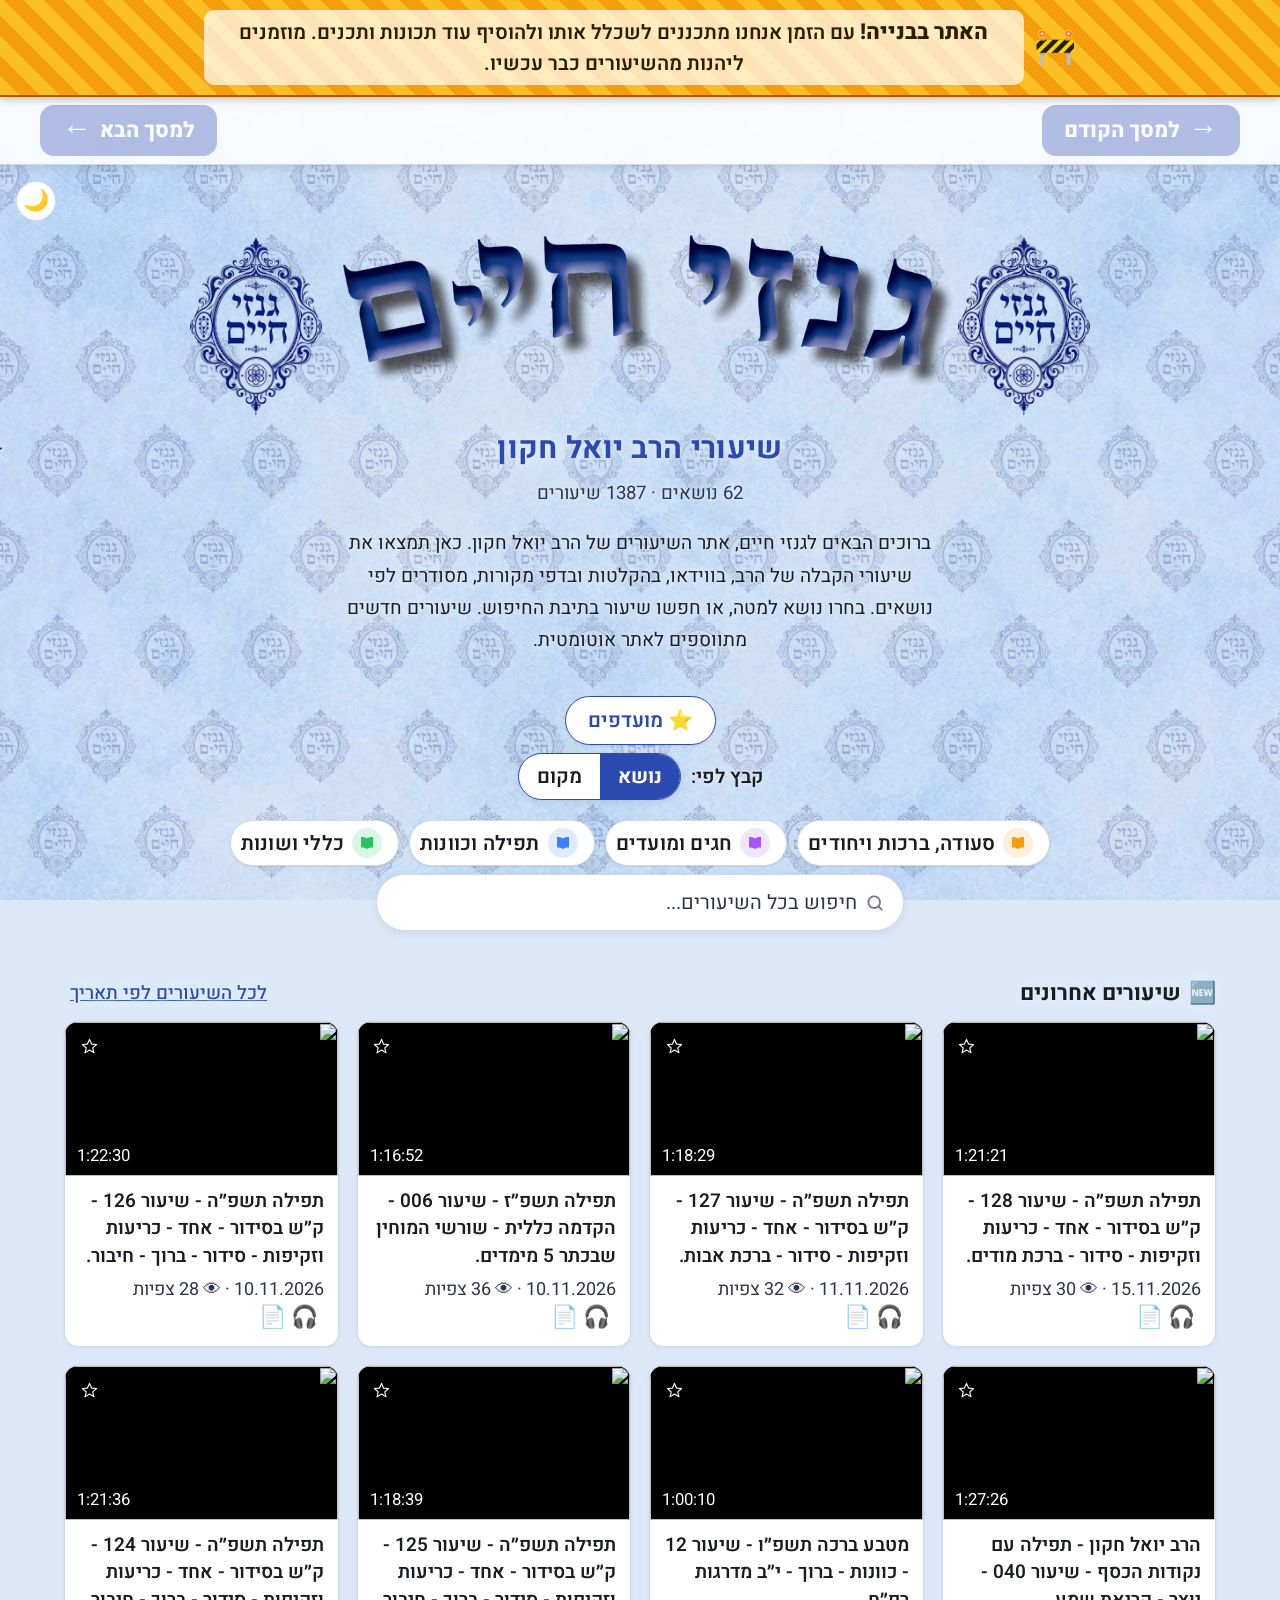
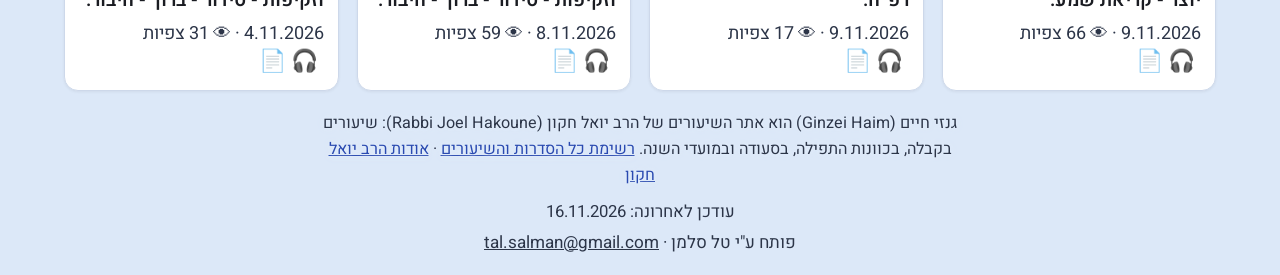
==== commit deb454b1: "חיפוש בעברית: דף אודות הרב יואל חקון, שם האתר בטקסט הדף, שמות חלופיים בנתונים המובנים Co-Authored-By" ====
--- a/index.html
+++ b/index.html
@@ -18,8 +18,8 @@
 <meta name="twitter:card" content="summary_large_image">
 <script type="application/ld+json">
 {"@context":"https://schema.org","@graph":[
-{"@type":"WebSite","@id":"https://ginzei-haim.org/#website","url":"https://ginzei-haim.org/","name":"גנזי חיים","alternateName":["Ginzei Haim","Ginzei Chaim","Guinzei Haim","גנזי חיים - שיעורי הרב יואל חקון"],"inLanguage":"he","publisher":{"@id":"https://ginzei-haim.org/#rabbi"},"about":{"@id":"https://ginzei-haim.org/#rabbi"}},
-{"@type":"Person","@id":"https://ginzei-haim.org/#rabbi","name":"הרב יואל חקון","alternateName":["יואל חקון","הרב יואל חקון שליט\"א","Joel Hakoune","Rabbi Joel Hakoune","Rav Yoel Hakoune"],"jobTitle":"רב ומלמד קבלה","knowsAbout":["קבלה","חכמת הקבלה","כוונות התפילה"],"url":"https://ginzei-haim.org/"}
+{"@type":"WebSite","@id":"https://ginzei-haim.org/#website","url":"https://ginzei-haim.org/","name":"גנזי חיים","alternateName":["Ginzei Haim","Ginzei Chaim","Guinzei Haim","גנזי חיים - שיעורי הרב יואל חקון","אתר גנזי חיים","שיעורי הרב יואל חקון"],"inLanguage":"he","publisher":{"@id":"https://ginzei-haim.org/#rabbi"},"about":{"@id":"https://ginzei-haim.org/#rabbi"}},
+{"@type":"Person","@id":"https://ginzei-haim.org/#rabbi","name":"הרב יואל חקון","alternateName":["יואל חקון","הרב יואל חקון שליט\"א","שיעורי הרב יואל חקון","Joel Hakoune","Rabbi Joel Hakoune","Rav Yoel Hakoune"],"jobTitle":"רב ומלמד קבלה","knowsAbout":["קבלה","חכמת הקבלה","כוונות התפילה"],"url":"https://ginzei-haim.org/"}
 ]}
 </script>
 <link rel="icon" type="image/png" sizes="32x32" href="assets/icon-32.png">
@@ -972,7 +972,8 @@
 
 <div class="intro">
   <p>
-    כאן תמצאו את שיעורי הקבלה של הרב יואל חקון, בווידאו, בהקלטות ובדפי מקורות, מסודרים לפי נושאים.
+    ברוכים הבאים לגנזי חיים, אתר השיעורים של הרב יואל חקון.
+    כאן תמצאו את שיעורי הקבלה של הרב, בווידאו, בהקלטות ובדפי מקורות, מסודרים לפי נושאים.
     בחרו נושא למטה, או חפשו שיעור בתיבת החיפוש. שיעורים חדשים מתווספים לאתר אוטומטית.
   </p>
 </div>
@@ -1050,7 +1051,7 @@
 </main>
 
 <footer>
-  <p class="about">גנזי חיים (Ginzei Haim) הוא אתר השיעורים של הרב יואל חקון (Rabbi Joel Hakoune): שיעורים בקבלה, בכוונות התפילה, בסעודה ובמועדי השנה. <a href="lessons/">רשימת כל הסדרות והשיעורים</a></p>
+  <p class="about">גנזי חיים (Ginzei Haim) הוא אתר השיעורים של הרב יואל חקון (Rabbi Joel Hakoune): שיעורים בקבלה, בכוונות התפילה, בסעודה ובמועדי השנה. <a href="lessons/">רשימת כל הסדרות והשיעורים</a> · <a href="about/">אודות הרב יואל חקון</a></p>
   <div class="credit"><span id="updatedLine" class="updated-line"></span> <span id="visitsLine" class="updated-line"></span></div>
   <div class="credit">פותח ע"י טל סלמן · <a href="mailto:tal.salman@gmail.com">tal.salman@gmail.com</a></div>
 </footer>
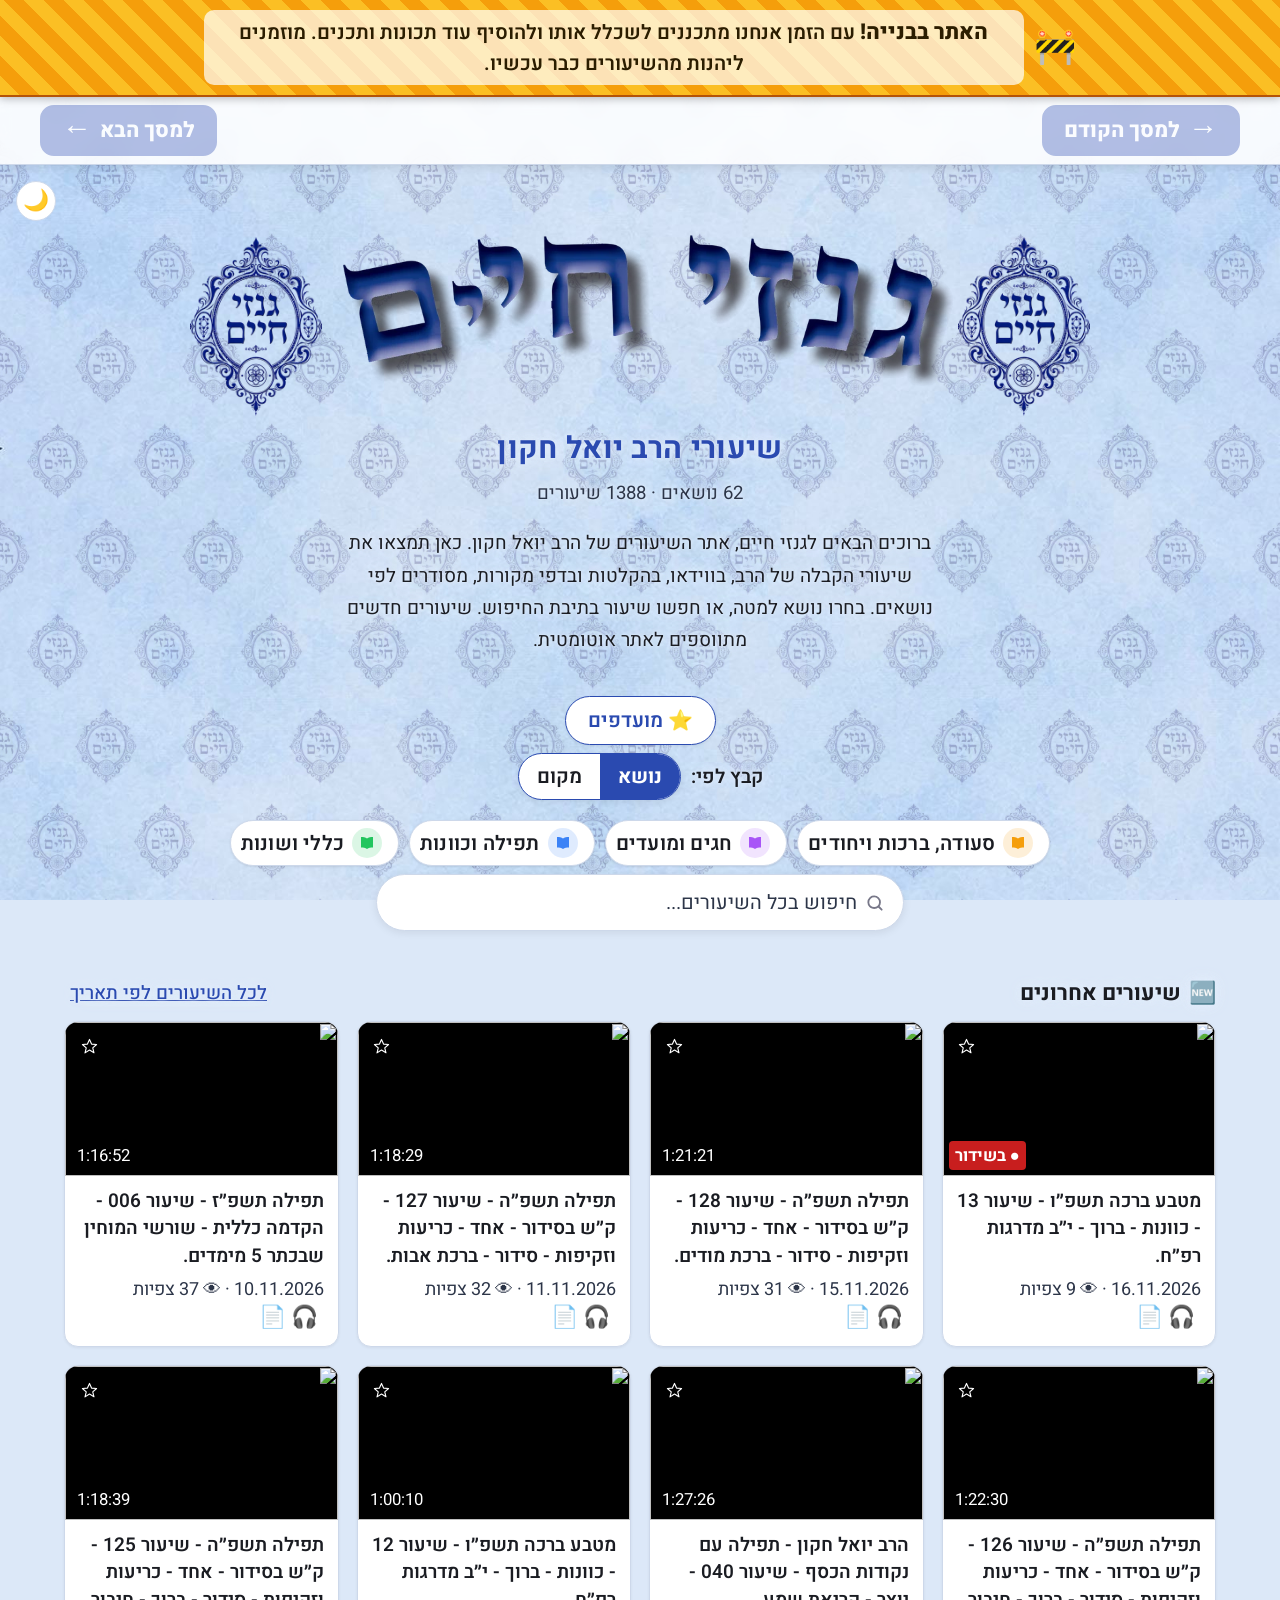
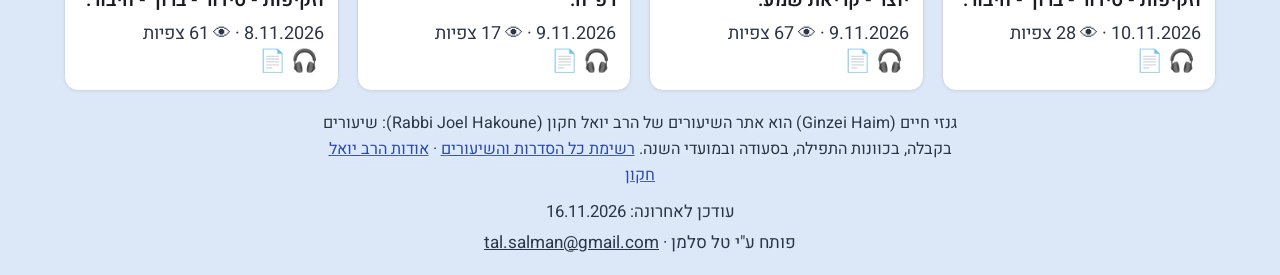
==== commit ec28c360: "שיעור חדש מופיע מיד אחרי הפרסום (עוקף את זיכרון המטמון של GitHub Pages) Co-Authored-By: Claude Opus " ====
--- a/index.html
+++ b/index.html
@@ -1092,8 +1092,11 @@
   </div>
 </div>
 
-<script src="data/lessons.js"></script>
-<script src="data/media.js"></script>
+<script>
+// GitHub Pages שומר קבצים בזיכרון עד 10 דקות. מוסיפים לכתובת את הדקה הנוכחית, כדי ששיעור חדש יופיע מיד אחרי הפרסום.
+(function(){ var v = Math.floor(Date.now() / 60000);
+  document.write('<script src="data/lessons.js?v=' + v + '"><\/script><script src="data/media.js?v=' + v + '"><\/script>'); })();
+</script>
 <script>
 // ---- נתונים ----
 // data/lessons.js נוצר אוטומטית ע"י scripts/sync.mjs (GitHub Action יומי).
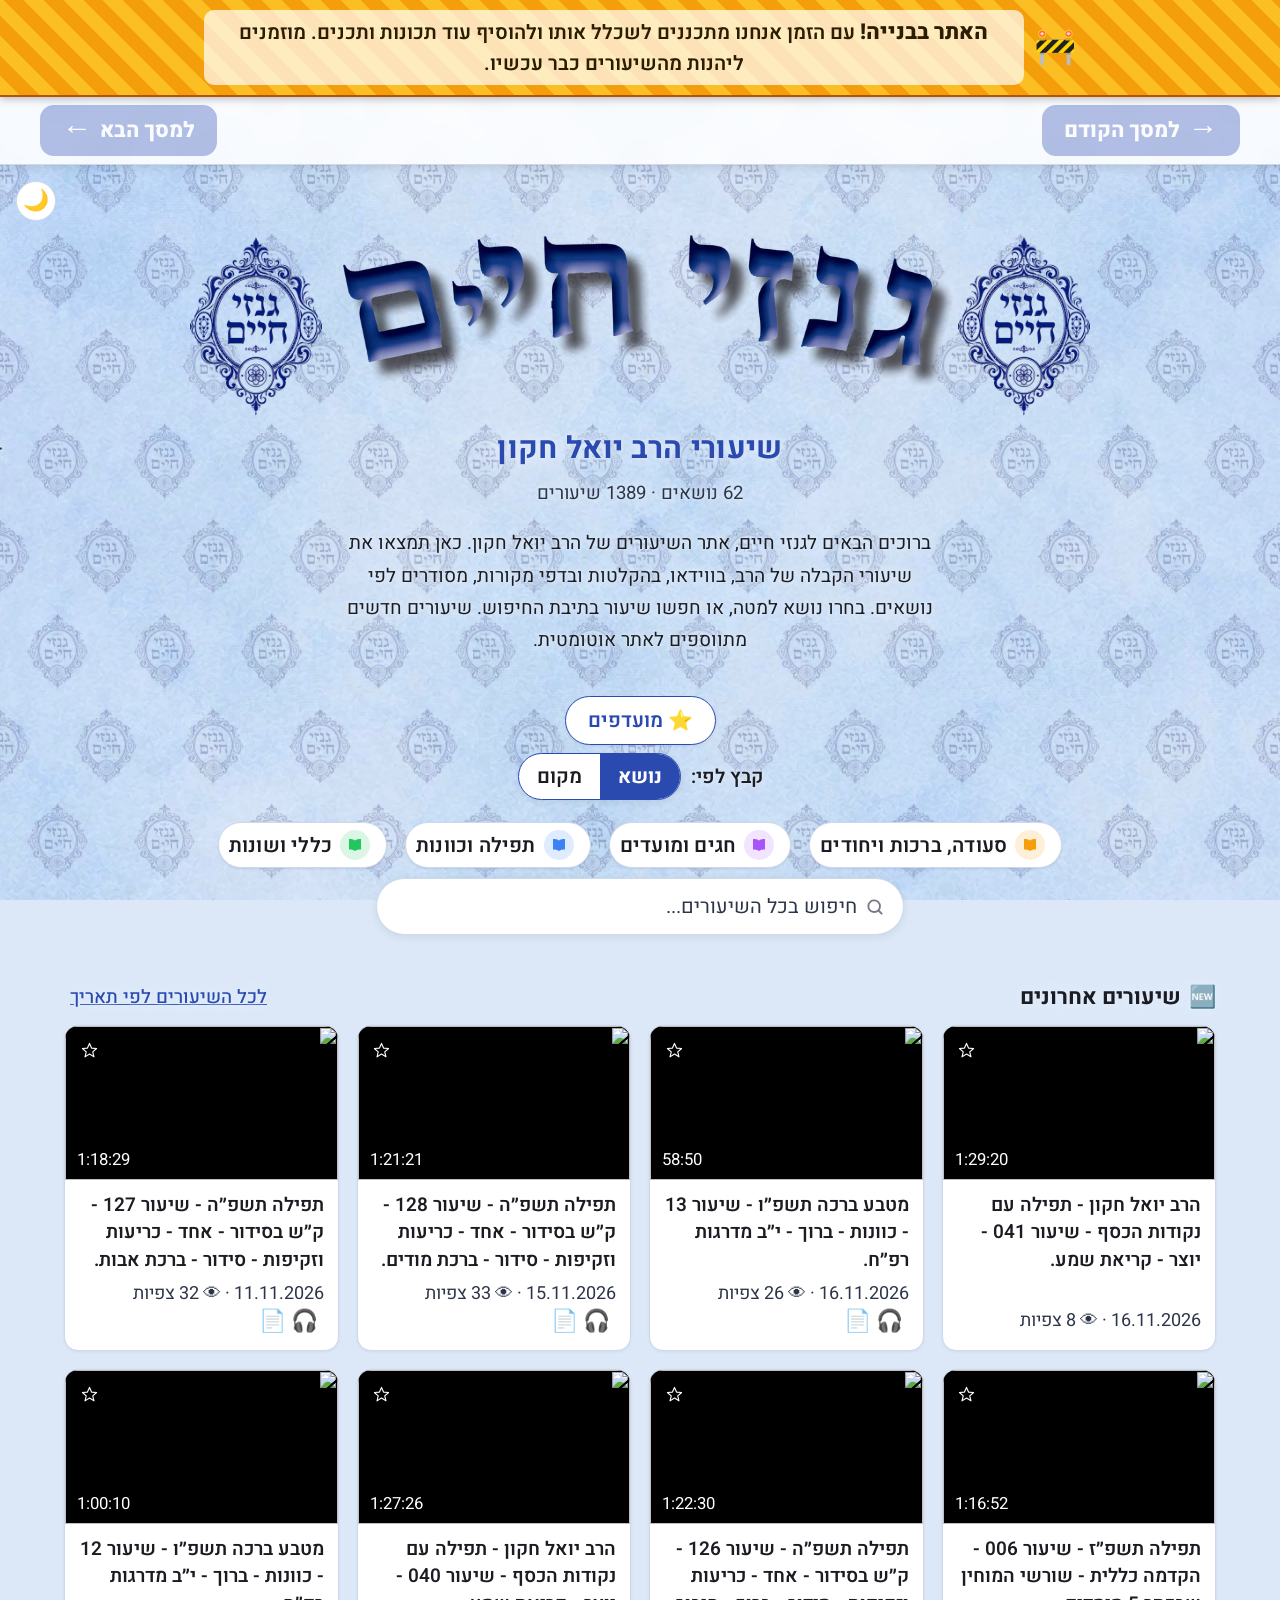
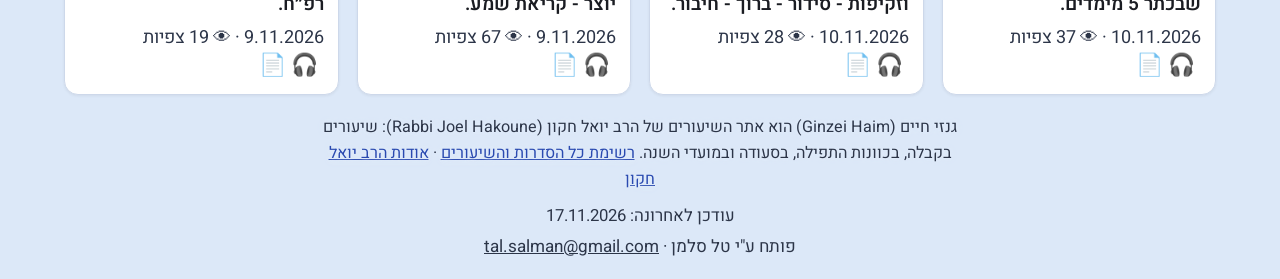
==== commit 229d87e7: "לחיצה על הלוגו/כותרת לדף הבית, כפתורי הקבוצות נשארים בתוך קבוצה, שם הסדרה בחלון הנגן Co-Authored-By:" ====
--- a/index.html
+++ b/index.html
@@ -140,8 +140,13 @@
     max-width:900px;
     margin:0 auto 10px;
   }
-  .brand-emblem{width:132px; height:auto; flex:none;}
+  .brand-emblem{width:132px; height:auto; flex:none; display:block;}
+  .brand-emblem-link{flex:none;}
   .brand h1{margin:0; flex:1; min-width:0; display:flex; justify-content:center;}
+  /* לחיצה על הסמלים או על הכותרת מחזירה לדף הבית */
+  .brand-home{display:block; cursor:pointer; border-radius:12px; -webkit-tap-highlight-color:transparent;}
+  .brand h1 .brand-home{width:100%; max-width:610px;}
+  .brand-home:focus-visible{outline:3px solid var(--accent2); outline-offset:4px;}
   /* הכותרת: גדולה יותר, מורמת ומוזזת מעט ימינה כדי לשבת באמצע בין שני הסמלים */
   .brand-title{display:block; width:100%; max-width:610px; height:auto; transform:translate(var(--title-dx, 8px), var(--title-dy, -16px));}
   :root:not([data-theme="light"]) .brand-emblem{filter:invert(1) hue-rotate(180deg) brightness(1.05);}
@@ -284,10 +289,10 @@
     display:flex;
     flex-wrap:wrap;
     justify-content:center;
-    gap:10px;
-    max-width:900px;
+    gap:16px 18px;
+    max-width:960px;
     margin:0 auto;
-    padding:20px 16px 8px;
+    padding:22px 16px 10px;
   }
   .category-chip{
     display:inline-flex;
@@ -323,10 +328,18 @@
   .category-chip.closed{border-style:dashed; color:var(--muted);}
   .category-chip.closed .chip-icon{filter:grayscale(.7); opacity:.75;}
   .chip-closed{font-size:.82rem; font-weight:600; padding:1px 7px; border-radius:999px; background:color-mix(in srgb, var(--muted) 18%, transparent); color:var(--muted);}
+  /* הקבוצה שנבחרה: מודגשת מאוד, כשכל שאר הכפתורים נשארים במקומם */
   .category-chip.active{
-    border-color:var(--accent2);
-    box-shadow:0 0 0 2px color-mix(in srgb, var(--accent2) 25%, transparent), 0 10px 22px rgba(0,0,0,.1);
-  }
+    background:var(--accent2);
+    color:var(--accent2-contrast);
+    border:2px solid var(--accent2);
+    font-weight:800;
+    box-shadow:0 0 0 4px color-mix(in srgb, var(--accent2) 30%, transparent), 0 8px 20px rgba(0,0,0,.22);
+  }
+  .category-chip.active:hover{background:var(--accent2);}
+  @media (max-width:600px){ .categories{gap:12px 12px; padding:18px 12px 8px;} }
+  .category-chip.active .chip-icon{background:rgba(255,255,255,.92) !important;}
+  .category-chip.active .chip-closed{background:rgba(255,255,255,.25); color:inherit;}
   .category-header{
     display:flex;
     flex-direction:column;
@@ -936,6 +949,9 @@
     .modal-footer{padding:12px 12px 16px;}
   }
   .modal-header h3{flex:1; min-width:0;}
+  .modal-heading{flex:1; min-width:0; display:flex; flex-direction:column; gap:3px;}
+  .modal-series{font-size:.95rem; font-weight:700; color:var(--accent2); line-height:1.3;}
+  .modal-series:empty{display:none;}
   /* צפיות ביוטיוב בכרטיס השיעור */
   .views{white-space:nowrap;}
   /* תוויות קטנות (קבץ לפי, מיון): כהות ומודגשות לקריאות */
@@ -960,9 +976,9 @@
 <header>
   <button id="themeToggle" class="theme-toggle" title="החלף מצב תצוגה"></button>
   <div class="brand">
-    <img class="brand-emblem" src="assets/emblem.webp?v=3" alt="" aria-hidden="true" width="300" height="408">
-    <h1 id="siteTitle"><img class="brand-title" src="assets/title.webp?v=3" alt="גנזי חיים" width="900" height="224"></h1>
-    <img class="brand-emblem" src="assets/emblem.webp?v=3" alt="" aria-hidden="true" width="300" height="408">
+    <a class="brand-home brand-emblem-link" href="./" tabindex="-1" aria-hidden="true" title="לדף הבית"><img class="brand-emblem" src="assets/emblem.webp?v=3" alt="" width="300" height="408"></a>
+    <h1 id="siteTitle"><a class="brand-home" href="./" title="לדף הבית"><img class="brand-title" src="assets/title.webp?v=3" alt="גנזי חיים" width="900" height="224"></a></h1>
+    <a class="brand-home brand-emblem-link" href="./" tabindex="-1" aria-hidden="true" title="לדף הבית"><img class="brand-emblem" src="assets/emblem.webp?v=3" alt="" width="300" height="408"></a>
   </div>
   <p id="siteSubtitle">שיעורי הרב יואל חקון</p>
   <p class="stats" id="statsLine"></p>
@@ -1060,7 +1076,10 @@
   <div class="modal-box" role="dialog" aria-modal="true" aria-labelledby="modalTitle">
     <div class="modal-header">
       <button type="button" class="modal-back" id="modalBack" title="סגירת הנגן וחזרה למסך הקודם"><span class="sn-arrow" aria-hidden="true">→</span> חזרה</button>
-      <h3 id="modalTitle"></h3>
+      <div class="modal-heading">
+        <div class="modal-series" id="modalSeries"></div>
+        <h3 id="modalTitle"></h3>
+      </div>
       <button class="modal-close" id="modalClose" aria-label="סגור">&times;</button>
     </div>
     <div class="video-frame-wrap">
@@ -1384,16 +1403,28 @@
     chip.className += cat.closed ? " closed" : "";
     if(cat.closed) chip.title = "קבוצה שהסתיימה. השיעורים זמינים להאזנה";
     chip.innerHTML = `<span class="chip-icon" aria-hidden="true" style="background:color-mix(in srgb, ${cat.color} 16%, transparent)">${BOOK_ICON(cat.color)}</span><span class="chip-label">${escapeHtml(cat.label)}</span>${cat.closed ? `<span class="chip-closed">סגורה</span>` : ""}`;
+    chip.setAttribute("aria-pressed", currentCategory === cat.key && !homeView ? "true" : "false");
     chip.onclick = () => {
+      // לחיצה נוספת על הקבוצה המודגשת חוזרת לדף הבית, כמו בכפתור המועדפים
+      if(currentCategory === cat.key && !homeView && !isSearching()){ goHome(); return; }
       currentCategory = cat.key;
       const visible = playlists.filter(pl => groupOf(pl) === currentCategory);
       currentPlaylistId = visible.length > 1 ? GROUP_ID : (visible.length ? visible[0].id : null);
       homeView = false; searchEl.value = ""; visibleLimit = PAGE_SIZE;
       renderAll(); pushPlaylistURL();
-      window.scrollTo({ top: categoryHeaderEl.offsetTop - 16, behavior: "smooth" });
+      scrollToGroupContent();
     };
     categoriesEl.appendChild(chip);
   });
+}
+
+// אחרי בחירת קבוצה: כפתורי הקבוצות נשארים בראש המסך, והשיעורים מתחתיהם
+function scrollToGroupContent(){
+  const navH = (document.querySelector(".screen-nav") || {}).offsetHeight || 0;
+  const anchor = $("groupBy").offsetParent ? $("groupBy") : categoriesEl;
+  const top = anchor.getBoundingClientRect().top + window.scrollY - navH - 8;
+  if(top < window.scrollY) window.scrollTo({ top, behavior: "smooth" });
+  else if(categoryHeaderEl.getBoundingClientRect().top > window.innerHeight * 0.75) window.scrollTo({ top, behavior: "smooth" });
 }
 
 function renderFavRow(){
@@ -1423,7 +1454,7 @@
     if(idx !== -1){
       currentPlaylistId = lastPlayed.playlistId;
       const pl = findPlaylist(currentPlaylistId);
-      currentCategory = pl ? pl.category : null;
+      currentCategory = categoryOf(pl);
       homeView = false;
     } else {
       const found = selectPlaylistContaining(lastPlayed.videoId);
@@ -1472,12 +1503,13 @@
   const noData = playlists.length === 0;
   const showHome = homeView && !searching;
   const showSubList = !homeView && !searching;
-  categoriesEl.style.display = showHome && !noData ? "" : "none";
+  // כפתורי הקבוצות נשארים תמיד באותו מקום, כדי שהמסך לא יזוז בין דף הבית לקבוצה
+  categoriesEl.style.display = noData ? "none" : "";
   recentSectionEl.style.display = showHome && UPLOADS.length ? "" : "none";
   categoryHeaderEl.style.display = showSubList ? "" : "none";
   tabsEl.style.display = showSubList && tabsEl.children.length > 1 ? "" : "none";
   $("plBar").style.display = showSubList && tabsEl.children.length > 1 ? "" : "none";
-  $("groupBy").style.display = playlists.length && !searching && (showHome || showSubList) ? "" : "none";
+  $("groupBy").style.display = playlists.length ? "" : "none";
   sortBarEl.style.display = showHome || noData ? "none" : "";
   titleEl.style.display = showHome ? "none" : "";
   descriptionEl.style.display = showHome ? "none" : "";
@@ -1708,12 +1740,21 @@
 // האזנה לשמע בלבד: משתיקים את הוידאו כדי שלא יתנגנו שניהם יחד
 mediaAudio.addEventListener("play", () => { if(playerReady && ytPlayer && ytPlayer.pauseVideo) ytPlayer.pauseVideo(); });
 
+// שם הקבוצה (הסדרה) של השיעור, להצגה בחלון הנגן
+function seriesNameOf(song){
+  const pl = findPlaylist(currentPlaylistId);
+  if(pl && pl.lessons.some(s => s.videoId === song.videoId)) return pl.name;
+  const has = (p) => p.lessons.some(s => s.videoId === song.videoId);
+  const any = (currentCategory && playlists.find(p => groupOf(p) === currentCategory && has(p))) || playlists.find(has);
+  return any ? any.name : "";
+}
 function openModal(song, index = 0, list = [song], start = 0){
   const wasOpen = overlay.classList.contains("open");
   if(!wasOpen) lastFocus = document.activeElement;
   currentSongList = list;
   currentSongIndex = index;
   modalTitle.textContent = song.title;
+  $("modalSeries").textContent = seriesNameOf(song);
   modalLink.href = `https://www.youtube.com/watch?v=${song.videoId}`;
   setupMedia(song.videoId);
   overlay.classList.add("open");
@@ -1775,6 +1816,10 @@
 $("navBack").onclick = () => { if(navIdx > 0) history.back(); };
 $("navFwd").onclick = () => { if(navIdx < navMax) history.forward(); };
 $("navHome").onclick = () => { closeModal(true); goHome(); window.scrollTo({ top: 0, behavior: "smooth" }); };
+document.querySelectorAll(".brand-home").forEach(a => a.addEventListener("click", (e) => {
+  if(e.metaKey || e.ctrlKey || e.shiftKey || e.button === 1) return;
+  e.preventDefault(); $("navHome").onclick();
+}));
 document.addEventListener("keydown", (e) => {
   const tag = (e.target.tagName || "").toLowerCase();
   if(tag === "input" || tag === "select" || tag === "textarea") return;
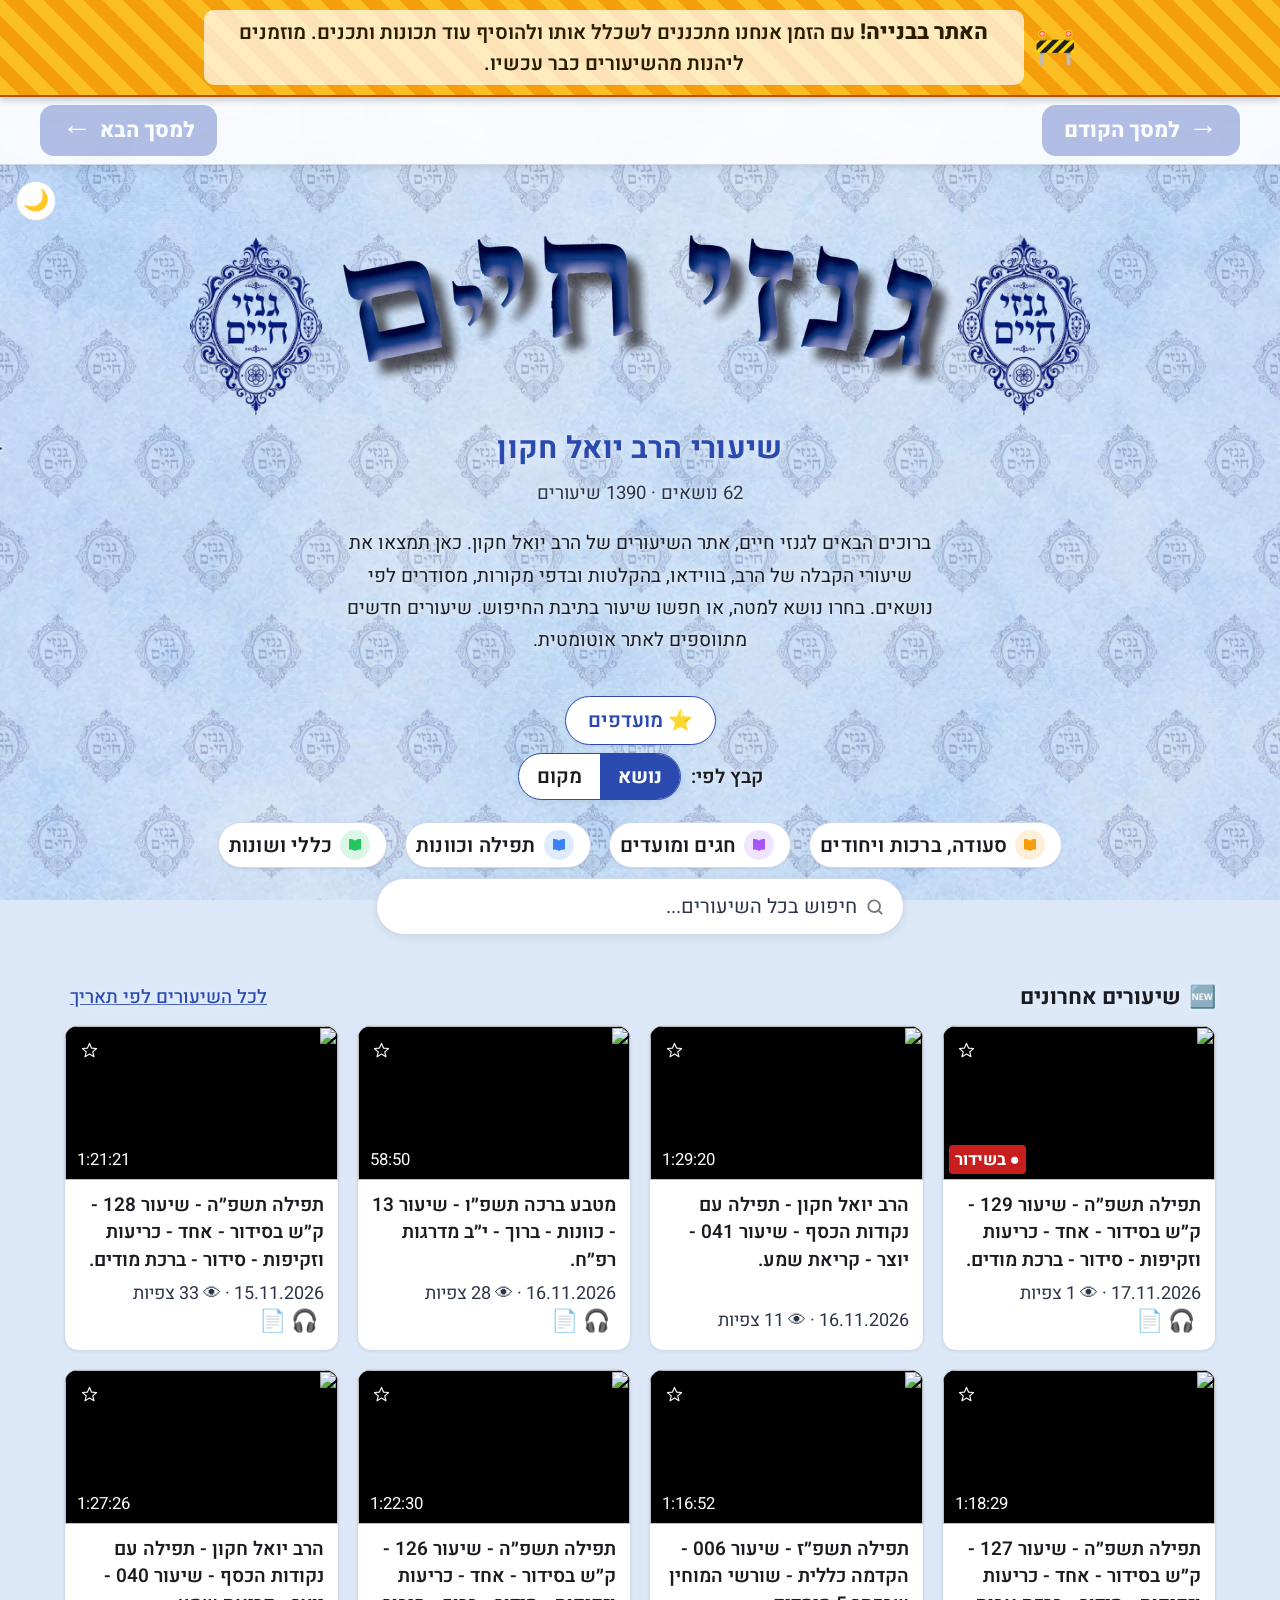
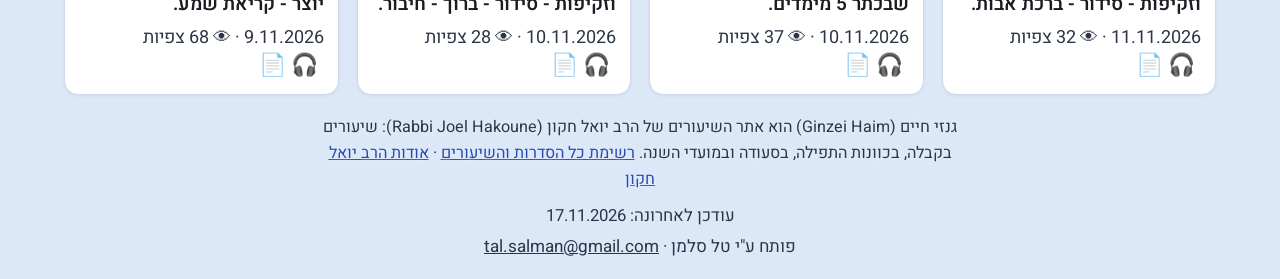
==== commit 3603be9c: "העלאת שיעורים לערוץ החדש והעתקת כותרת/תיאור/סדרה מהערוץ הישן, וכפילויות באתר Co-Authored-By: Claude " ====
--- a/index.html
+++ b/index.html
@@ -1128,7 +1128,8 @@
 // קובץ תקין = מחרוזת לא ריקה. רשומה בלי שמע ובלי PDF תקינים נחשבת כאילו אין קבצים (אחרת הכפתור מוריד את דף האתר עצמו)
 const validKey = (k) => typeof k === "string" && k.trim() !== "" && !k.endsWith("/");
 const mediaOf = (id) => {
-  const f = MEDIA.base && MEDIA.files[id];
+  // שיעור שהועלה מחדש לערוץ החדש יורש את הקבצים של הסרטון הישן (DATA.replaces: מזהה חדש -> ישן)
+  const f = MEDIA.base && (MEDIA.files[id] || MEDIA.files[(DATA.replaces || {})[id]]);
   if(!f) return null;
   const a = validKey(f.a) ? f.a : "";
   const p = (Array.isArray(f.p) ? f.p : []).filter(validKey);
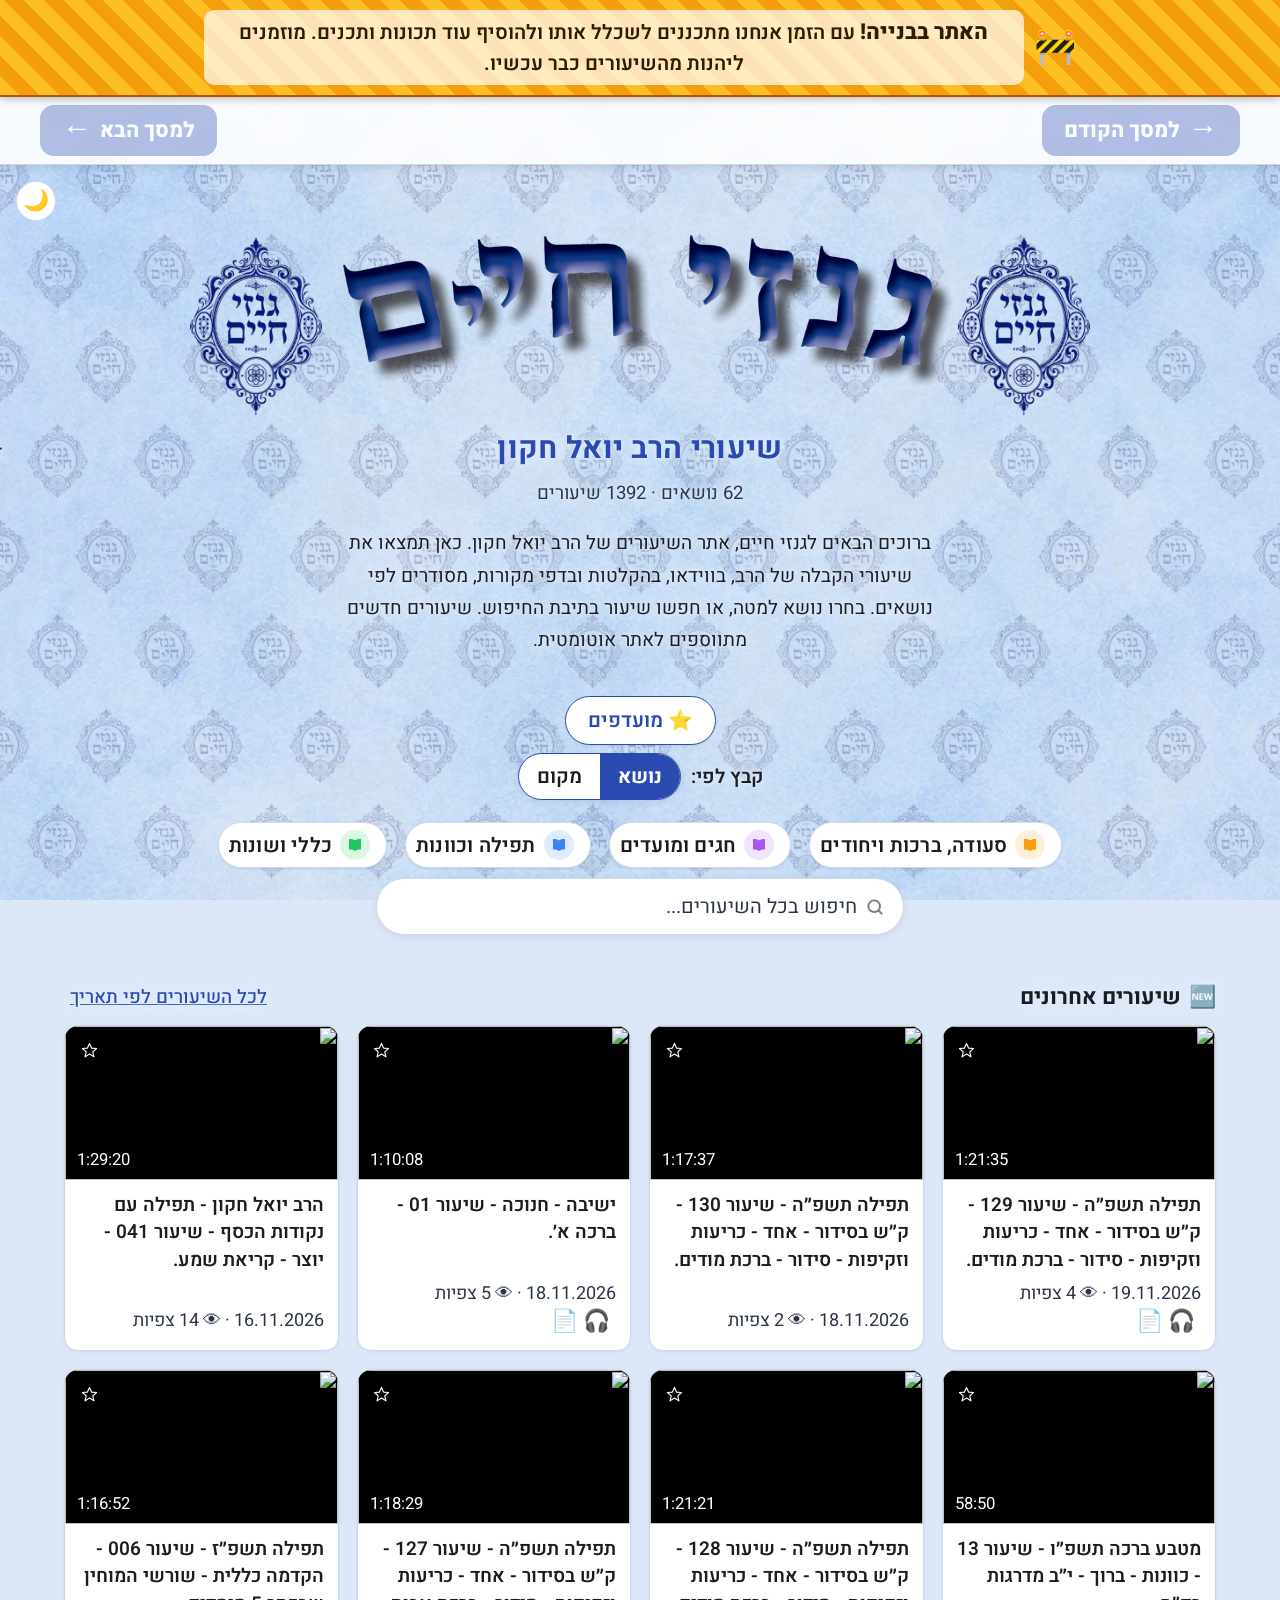
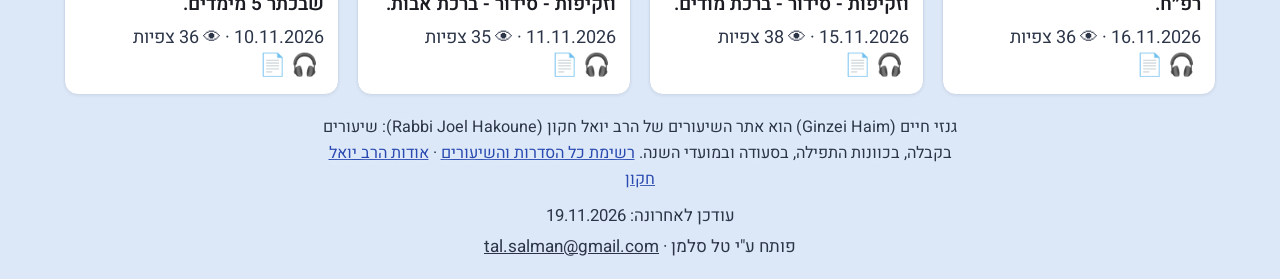
==== commit b30b15d6: "תאריך שיעור מהכותרת/שם הקובץ למיון ולהתאמת קבצים Co-Authored-By: Claude Sonnet 5.5 <noreply@anthropi" ====
--- a/index.html
+++ b/index.html
@@ -1136,7 +1136,8 @@
   return a || p.length ? { a, p } : null;
 };
 const mediaUrl = (key) => MEDIA.base + "/" + key.split("/").map(encodeURIComponent).join("/");
-const lessonOf = (id) => ({ videoId: id, ...VIDEOS[id] });
+// published = תאריך השיעור (מהכותרת/שם הקובץ, אם נמצא), uploaded = יום ההעלאה ליוטיוב. המיון והתצוגה לפי תאריך השיעור
+const lessonOf = (id) => ({ videoId: id, ...VIDEOS[id], uploaded: VIDEOS[id].published, published: VIDEOS[id].date || VIDEOS[id].published });
 const playlists = [...(DATA.playlists || []), ...EXTRA.playlists].map(p => ({ ...p, lessons: p.videoIds.filter(id => VIDEOS[id]).map(lessonOf) }));
 const UPLOADS = (DATA.uploads || []).filter(id => VIDEOS[id]).map(lessonOf);
 const GROUP_ID = "__group__";
@@ -1519,8 +1520,8 @@
 }
 
 function isNew(song){
-  if(!song.published) return false;
-  return (Date.now() - new Date(song.published).getTime()) < NEW_DAYS * 86400000;
+  if(!(song.uploaded || song.published)) return false;
+  return (Date.now() - new Date(song.uploaded || song.published).getTime()) < NEW_DAYS * 86400000;
 }
 function formatViews(n){ return Number(n).toLocaleString("he-IL"); }
 function formatDate(iso){
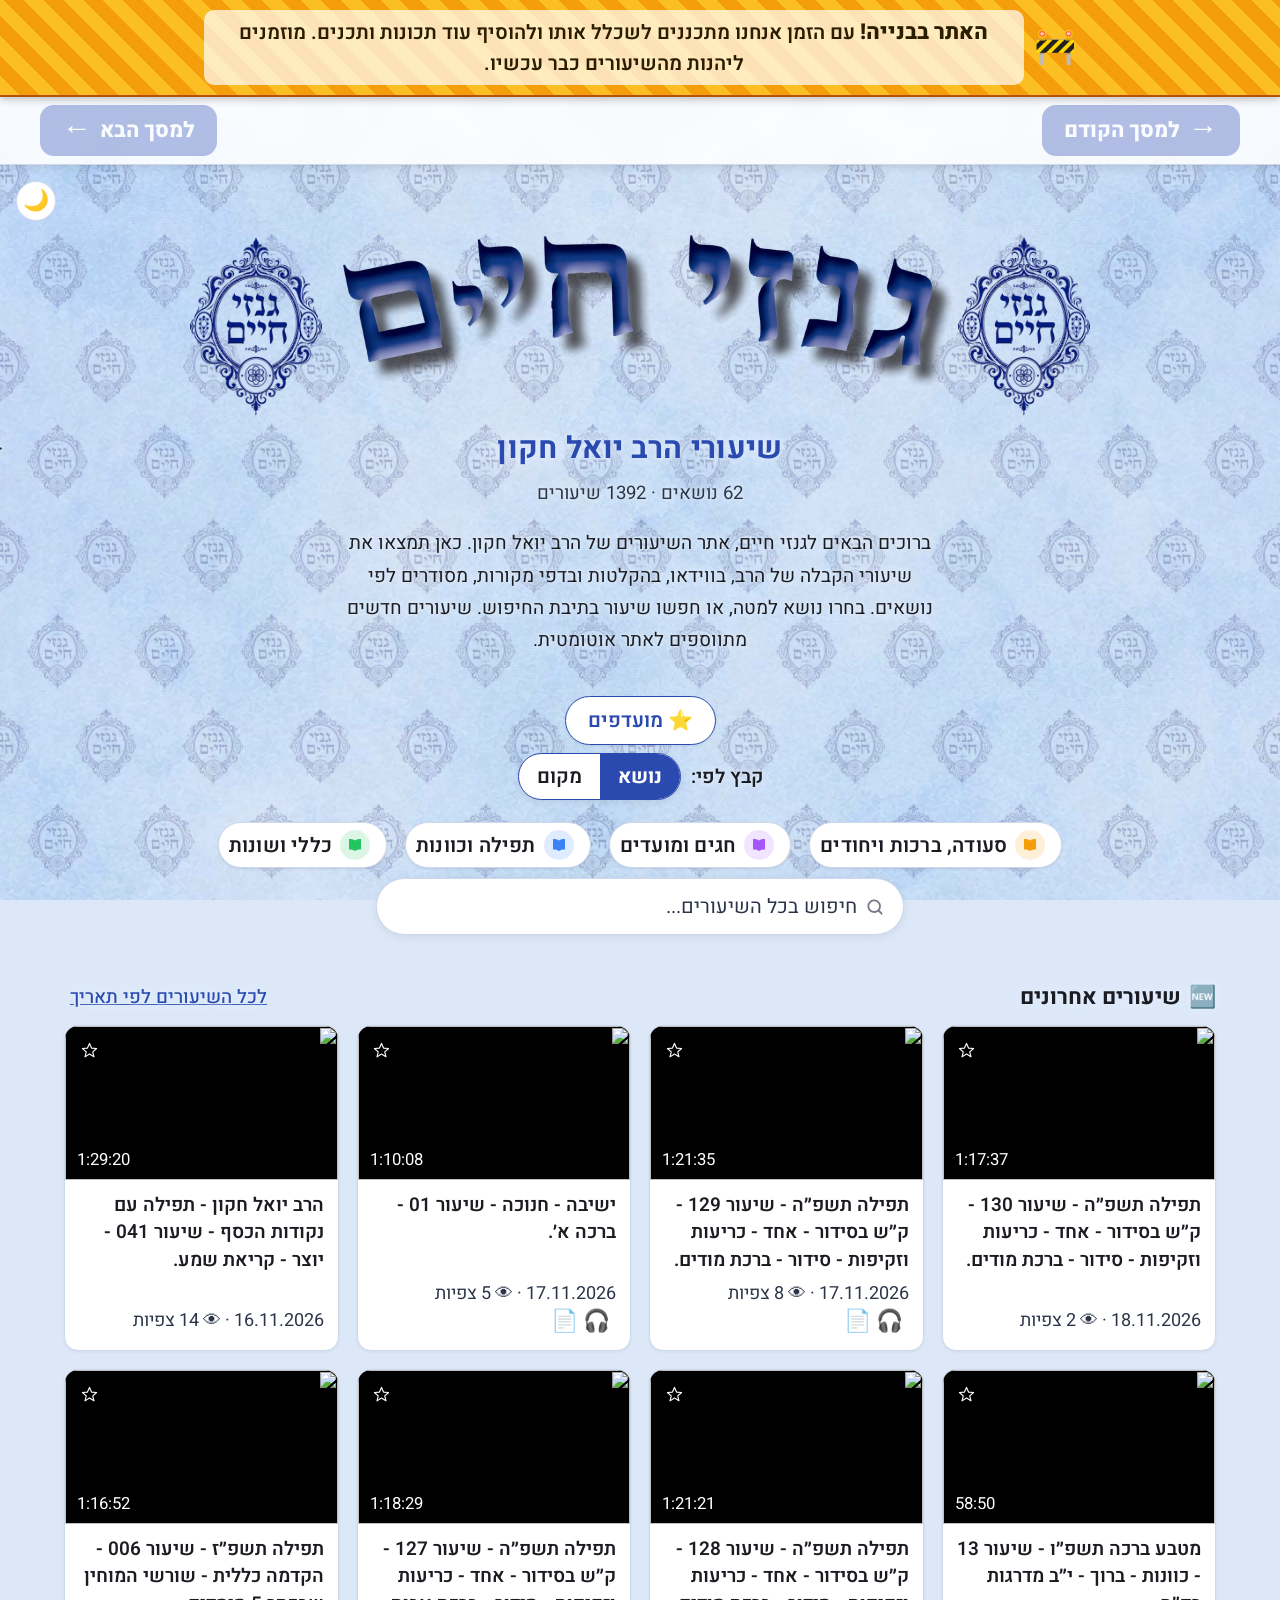
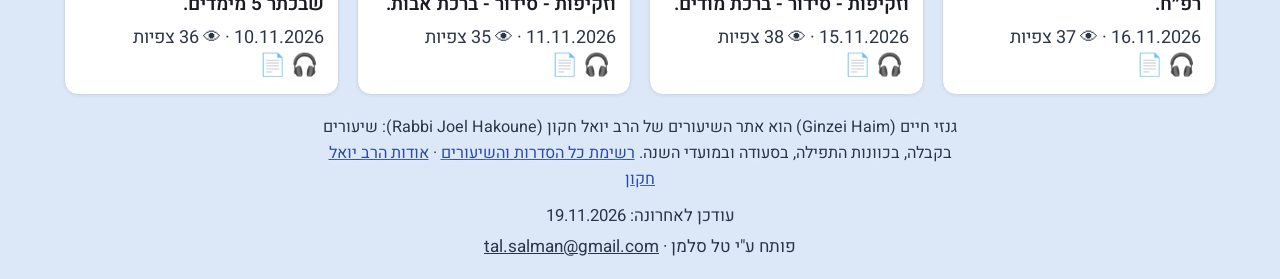
==== commit 473459fd: "דף הניהול: תיקון ידני של תאריך השיעור ושל קישור הסרטון התאריך הידני גובר על התאריך שנקרא מהתיאור, מש" ====
--- a/index.html
+++ b/index.html
@@ -1137,7 +1137,12 @@
 };
 const mediaUrl = (key) => MEDIA.base + "/" + key.split("/").map(encodeURIComponent).join("/");
 // published = תאריך השיעור (מהכותרת/שם הקובץ, אם נמצא), uploaded = יום ההעלאה ליוטיוב. המיון והתצוגה לפי תאריך השיעור
-const lessonOf = (id) => ({ videoId: id, ...VIDEOS[id], uploaded: VIDEOS[id].published, published: VIDEOS[id].date || VIDEOS[id].published });
+// תיקון ידני מדף הניהול (data/media-overrides.json): over[id] = { d: תאריך שיעור YYYY-MM-DD, v: מזהה סרטון ביוטיוב להשמעה }. גובר על מה שנקרא אוטומטית
+const OVER = MEDIA.over || {};
+const lessonOf = (id) => {
+  const o = OVER[id] || {};
+  return { videoId: id, ...VIDEOS[id], play: o.v || id, uploaded: VIDEOS[id].published, published: o.d || VIDEOS[id].date || VIDEOS[id].published };
+};
 const playlists = [...(DATA.playlists || []), ...EXTRA.playlists].map(p => ({ ...p, lessons: p.videoIds.filter(id => VIDEOS[id]).map(lessonOf) }));
 const UPLOADS = (DATA.uploads || []).filter(id => VIDEOS[id]).map(lessonOf);
 const GROUP_ID = "__group__";
@@ -1567,7 +1572,7 @@
     .concat(song.views ? [`<span class="views" title="צפיות ביוטיוב"><span aria-hidden="true">👁</span> ${formatViews(song.views)} צפיות</span>`] : []).join(" · ");
   card.innerHTML = `
     <div class="thumb-wrap">
-      ${song.audioOnly ? '<div class="audio-thumb" aria-hidden="true">🎧<span>שמע בלבד</span></div>' : `<img loading="lazy" src="https://i.ytimg.com/vi/${song.videoId}/hqdefault.jpg" alt="">`}
+      ${song.audioOnly ? '<div class="audio-thumb" aria-hidden="true">🎧<span>שמע בלבד</span></div>' : `<img loading="lazy" src="https://i.ytimg.com/vi/${song.play || song.videoId}/hqdefault.jpg" alt="">`}
       ${isNew(song) ? '<span class="new-badge">חדש</span>' : ""}
       <button class="fav-btn${isFav ? " active" : ""}" title="הוסף/הסר ממועדפים" aria-label="הוסף/הסר ממועדפים" aria-pressed="${isFav}">
         <svg aria-hidden="true" viewBox="0 0 24 24"><path d="M12 2l2.9 6.6 7.1.6-5.4 4.7 1.7 7-6.3-3.9L5.7 21l1.7-7L2 9.2l7.1-.6L12 2z"/></svg>
@@ -1757,7 +1762,7 @@
   currentSongIndex = index;
   modalTitle.textContent = song.title;
   $("modalSeries").textContent = seriesNameOf(song);
-  modalLink.href = `https://www.youtube.com/watch?v=${song.videoId}`;
+  modalLink.href = `https://www.youtube.com/watch?v=${song.play || song.videoId}`;
   setupMedia(song.videoId);
   overlay.classList.add("open");
   const audioOnly = !!song.audioOnly;
@@ -1766,7 +1771,7 @@
   if(audioOnly){
     if(playerReady && ytPlayer && ytPlayer.stopVideo) ytPlayer.stopVideo();
     mediaAudio.play().catch(() => {});
-  } else loadVideo(song.videoId, start);
+  } else loadVideo(song.play || song.videoId, start);
   updateNavButtons();
   if(!wasOpen && !restoringURL) pushPlaylistURL(true); else replaceSongURL();
   const shareText = `${song.title}\n${window.location.origin}${buildShareURL()}`;
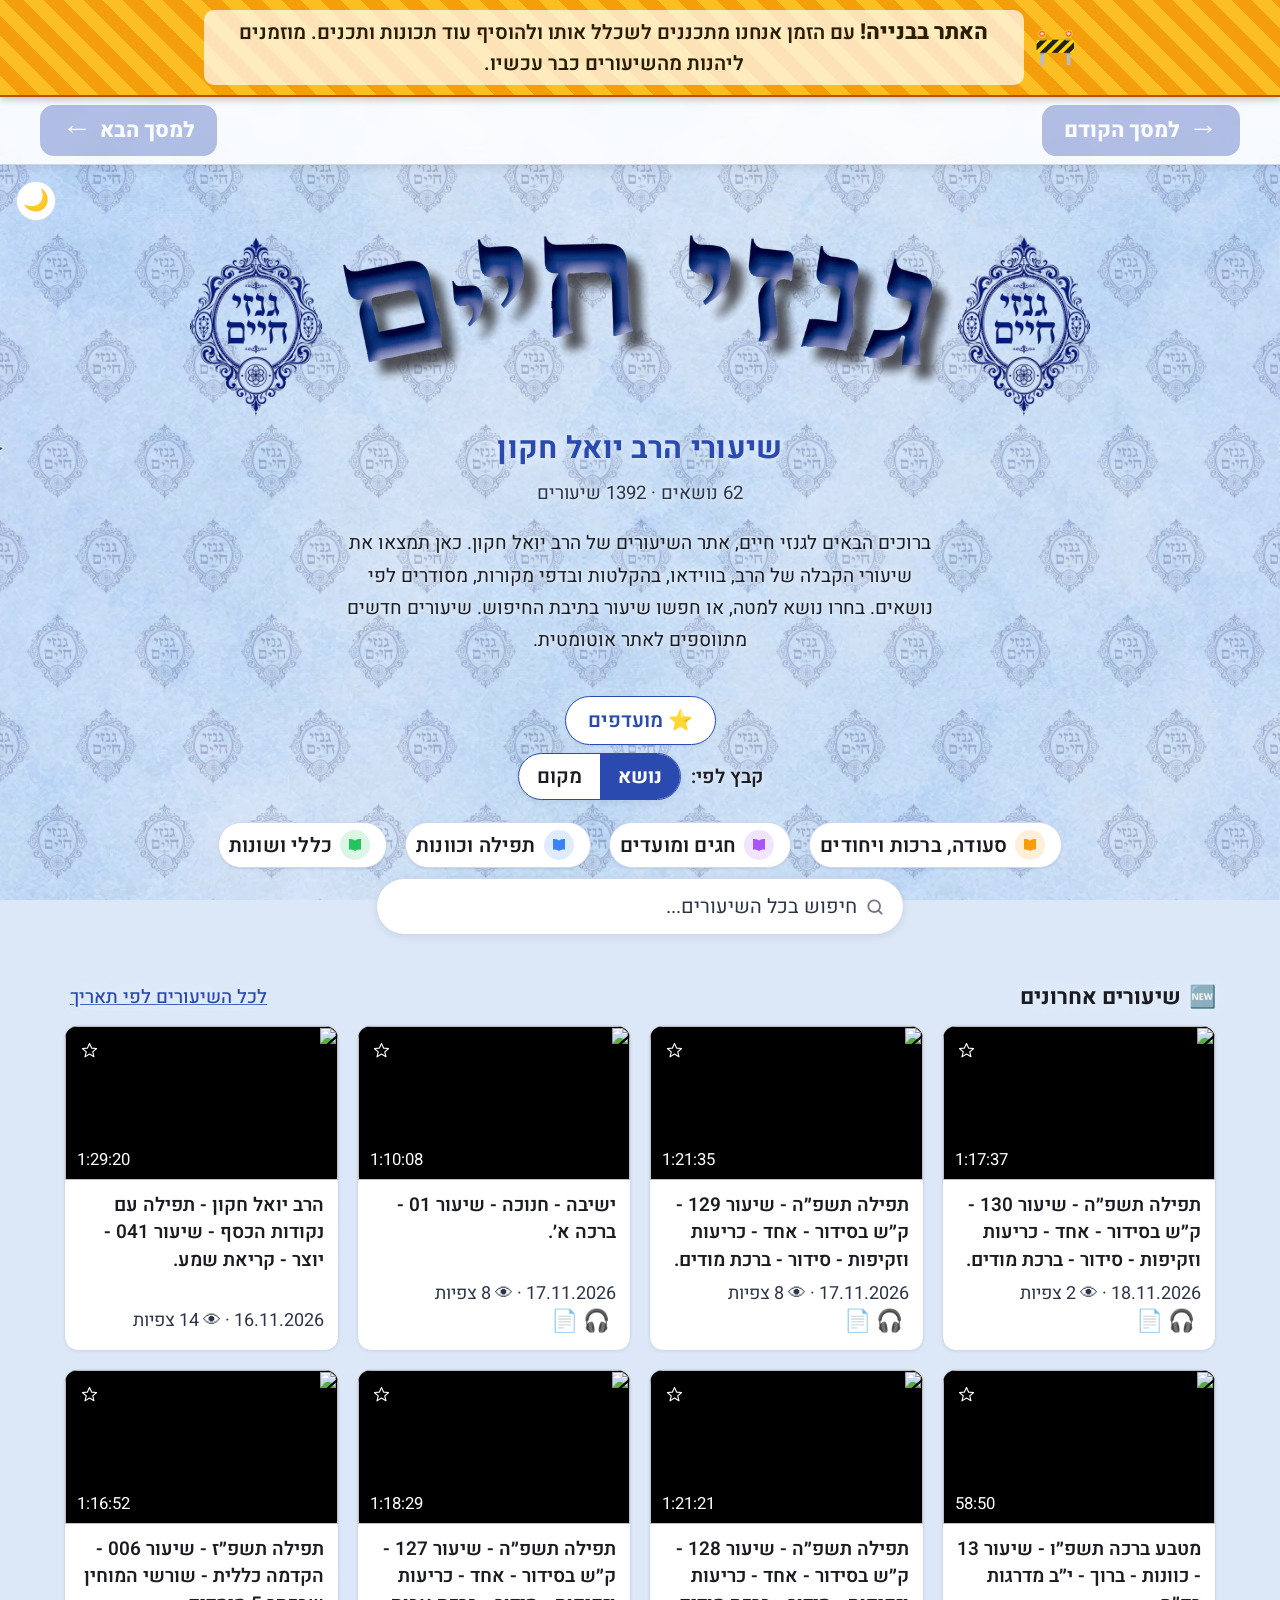
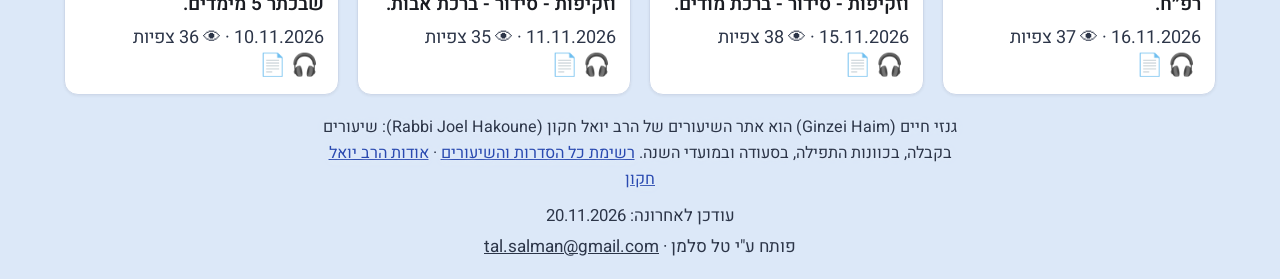
==== commit caaae16b: "נגן השיעור כעמוד רגיל במקום חלון צף Co-Authored-By: Claude Sonnet 5.5 <noreply@anthropic.com> Claude" ====
--- a/index.html
+++ b/index.html
@@ -684,23 +684,15 @@
     padding:60px 16px;
   }
   /* Modal */
-  .modal-overlay{
-    display:none;
-    position:fixed;
-    inset:0;
-    background:rgba(0,0,0,0.8);
-    align-items:center;
-    justify-content:center;
-    z-index:1000;
-    padding:20px;
-  }
-  .modal-overlay.open{display:flex; animation:overlayFadeIn .18s ease;}
-  .modal-overlay.open .modal-box{animation:modalPopIn .22s cubic-bezier(.2,.8,.2,1);}
-  @keyframes overlayFadeIn{from{opacity:0;} to{opacity:1;}}
-  @keyframes modalPopIn{from{opacity:0; transform:scale(.96) translateY(8px);} to{opacity:1; transform:scale(1) translateY(0);}}
+  /* עמוד שיעור: מחליף את התצוגה הראשית בעמוד רגיל (בלי חלון צף) */
+  html{overflow-anchor:none;}
+  .modal-overlay{display:none; max-width:900px; margin:0 auto; padding:12px 16px 24px;}
+  .modal-overlay.open{display:block;}
+  body.player-open main > :not(.modal-overlay),
+  body.player-open header,
+  body.player-open .construction-banner{display:none !important;}
   .modal-box{
     width:100%;
-    max-width:800px;
     background:var(--card);
     border-radius:14px;
     overflow:hidden;
@@ -713,23 +705,6 @@
     padding:14px 18px;
   }
   .modal-header h3{margin:0;font-size:1.1rem;}
-  .modal-close{
-    width:40px;
-    height:40px;
-    flex-shrink:0;
-    display:flex;
-    align-items:center;
-    justify-content:center;
-    background:none;
-    border:none;
-    border-radius:50%;
-    color:var(--muted);
-    font-size:1.4rem;
-    cursor:pointer;
-    line-height:1;
-    transition:background .15s ease, color .15s ease;
-  }
-  .modal-close:hover{background:var(--card-hover); color:var(--text);}
   .video-frame-wrap{
     position:relative;
     width:100%;
@@ -804,6 +779,7 @@
     text-decoration:none;
     transition:background .15s ease, transform .1s ease;
   }
+  .modal-footer a.whatsapp-btn{color:#fff; text-decoration:none;}
   .whatsapp-btn:hover{background:#0a5c53; transform:translateY(-1px);}
   .kbd-hint{
     margin:10px 0 0;
@@ -1064,23 +1040,14 @@
   <p>הסנכרון רץ אוטומטית פעם ביום (ראו README).</p>
 </div>
 
-</main>
-
-<footer>
-  <p class="about">גנזי חיים (Ginzei Haim) הוא אתר השיעורים של הרב יואל חקון (Rabbi Joel Hakoune): שיעורים בקבלה, בכוונות התפילה, בסעודה ובמועדי השנה. <a href="lessons/">רשימת כל הסדרות והשיעורים</a> · <a href="about/">אודות הרב יואל חקון</a></p>
-  <div class="credit"><span id="updatedLine" class="updated-line"></span> <span id="visitsLine" class="updated-line"></span></div>
-  <div class="credit">פותח ע"י טל סלמן · <a href="mailto:tal.salman@gmail.com">tal.salman@gmail.com</a></div>
-</footer>
-
-<div class="modal-overlay" id="modalOverlay">
-  <div class="modal-box" role="dialog" aria-modal="true" aria-labelledby="modalTitle">
+<section class="modal-overlay" id="modalOverlay" aria-label="שיעור">
+  <div class="modal-box" aria-labelledby="modalTitle">
     <div class="modal-header">
-      <button type="button" class="modal-back" id="modalBack" title="סגירת הנגן וחזרה למסך הקודם"><span class="sn-arrow" aria-hidden="true">→</span> חזרה</button>
+      <button type="button" class="modal-back" id="modalBack" title="חזרה לרשימת השיעורים"><span class="sn-arrow" aria-hidden="true">→</span> חזרה</button>
       <div class="modal-heading">
         <div class="modal-series" id="modalSeries"></div>
         <h3 id="modalTitle"></h3>
       </div>
-      <button class="modal-close" id="modalClose" aria-label="סגור">&times;</button>
     </div>
     <div class="video-frame-wrap">
       <div id="modalFrame"></div>
@@ -1106,10 +1073,18 @@
           </a>
         </div>
       </div>
-      <p class="kbd-hint">קיצורי מקלדת: Space להשהיה/נגינה · ← → למעבר בין שיעורים · Esc לסגירה · המסך לא ייכבה בזמן ניגון</p>
+      <p class="kbd-hint">קיצורי מקלדת: Space להשהיה/נגינה · ← → למעבר בין שיעורים · Esc לחזרה לרשימה · המסך לא ייכבה בזמן ניגון</p>
     </div>
   </div>
-</div>
+</section>
+
+</main>
+
+<footer>
+  <p class="about">גנזי חיים (Ginzei Haim) הוא אתר השיעורים של הרב יואל חקון (Rabbi Joel Hakoune): שיעורים בקבלה, בכוונות התפילה, בסעודה ובמועדי השנה. <a href="lessons/">רשימת כל הסדרות והשיעורים</a> · <a href="about/">אודות הרב יואל חקון</a></p>
+  <div class="credit"><span id="updatedLine" class="updated-line"></span> <span id="visitsLine" class="updated-line"></span></div>
+  <div class="credit">פותח ע"י טל סלמן · <a href="mailto:tal.salman@gmail.com">tal.salman@gmail.com</a></div>
+</footer>
 
 <script>
 // GitHub Pages שומר קבצים בזיכרון עד 10 דקות. מוסיפים לכתובת את הדקה הנוכחית, כדי ששיעור חדש יופיע מיד אחרי הפרסום.
@@ -1653,7 +1628,7 @@
 // ---- נגן ----
 const overlay = $("modalOverlay"), modalTitle = $("modalTitle"), modalLink = $("modalLink");
 const mediaRow = $("mediaRow"), mediaAudio = $("mediaAudio"), mediaDownload = $("mediaDownload"), mediaPdfs = $("mediaPdfs");
-const copyLinkBtn = $("copyLinkBtn"), whatsappBtn = $("whatsappBtn"), modalClose = $("modalClose");
+const copyLinkBtn = $("copyLinkBtn"), whatsappBtn = $("whatsappBtn");
 const prevBtn = $("prevBtn"), nextBtn = $("nextBtn"), autoplayStatus = $("autoplayStatus");
 
 let currentSongList = [];
@@ -1662,6 +1637,8 @@
 let playerReady = false;
 let pending = null;
 let lastFocus = null;
+let listScrollY = 0, restoreY = null;
+try{ history.scrollRestoration = "manual"; } catch(e){}
 
 // מניעת כיבוי מסך בזמן ניגון (Screen Wake Lock)
 let wakeLock = null;
@@ -1764,7 +1741,9 @@
   $("modalSeries").textContent = seriesNameOf(song);
   modalLink.href = `https://www.youtube.com/watch?v=${song.play || song.videoId}`;
   setupMedia(song.videoId);
-  overlay.classList.add("open");
+  if(!wasOpen){ listScrollY = window.scrollY; }
+  overlay.classList.add("open"); document.body.classList.add("player-open");
+  if(!wasOpen || !restoringURL) window.scrollTo(0, 0);
   const audioOnly = !!song.audioOnly;
   document.querySelector(".video-frame-wrap").classList.toggle("audio-only", audioOnly);
   modalLink.style.display = audioOnly ? "none" : "";
@@ -1779,7 +1758,7 @@
   const prevPos = lastPlayed && lastPlayed.videoId === song.videoId ? lastPlayed.position : 0;
   saveLastPlayed(song, currentPlaylistId);
   if(start || prevPos) lastPlayed.position = start || prevPos;
-  modalClose.focus();
+  $("modalBack").focus({ preventScroll: true });
 }
 function playRelative(delta){
   const nextIndex = currentSongIndex + delta;
@@ -1793,7 +1772,7 @@
 // fromHistory = הסגירה נגרמה ממעבר בהיסטוריה (כפתור חזרה), ולכן לא נוגעים בהיסטוריה שוב
 function closeModal(fromHistory){
   if(!overlay.classList.contains("open")) return;
-  overlay.classList.remove("open");
+  overlay.classList.remove("open"); document.body.classList.remove("player-open");
   if(playerReady && ytPlayer && ytPlayer.stopVideo) ytPlayer.stopVideo();
   mediaAudio.pause();
   keepScreenOn(false);
@@ -1801,9 +1780,9 @@
   // הנגן נפתח כמסך חדש: סגירה = חזרה למסך הקודם. אם נכנסו ישר מקישור לשיעור, פשוט מורידים את השיעור מהכתובת
   if(fromHistory !== true){ if(histState() && histState().m) history.back(); else replaceSongURL(); }
   renderContinueRow();
-  if(lastFocus && lastFocus.focus) lastFocus.focus();
-}
-modalClose.onclick = () => closeModal();
+  restoreY = listScrollY; window.scrollTo(0, listScrollY);
+  if(lastFocus && lastFocus.focus) lastFocus.focus({ preventScroll: true });
+}
 $("modalBack").onclick = () => closeModal();
 copyLinkBtn.onclick = async () => {
   const url = window.location.origin + buildShareURL();
@@ -1819,7 +1798,6 @@
 };
 prevBtn.onclick = () => playRelative(-1);
 nextBtn.onclick = () => playRelative(1);
-overlay.onclick = (e) => { if(e.target === overlay) closeModal(); };
 $("navBack").onclick = () => { if(navIdx > 0) history.back(); };
 $("navFwd").onclick = () => { if(navIdx < navMax) history.forward(); };
 $("navHome").onclick = () => { closeModal(true); goHome(); window.scrollTo({ top: 0, behavior: "smooth" }); };
@@ -1895,7 +1873,9 @@
 window.addEventListener("popstate", () => {
   navIdx = histState() ? histState().i : 0;
   if(navIdx > navMax){ navMax = navIdx; saveNavMax(); }
+  restoreY = null;
   applyStateFromURL(); renderAll();
+  if(restoreY !== null){ window.scrollTo(0, restoreY); restoreY = null; }
 });
 
 rebuildGroups();
